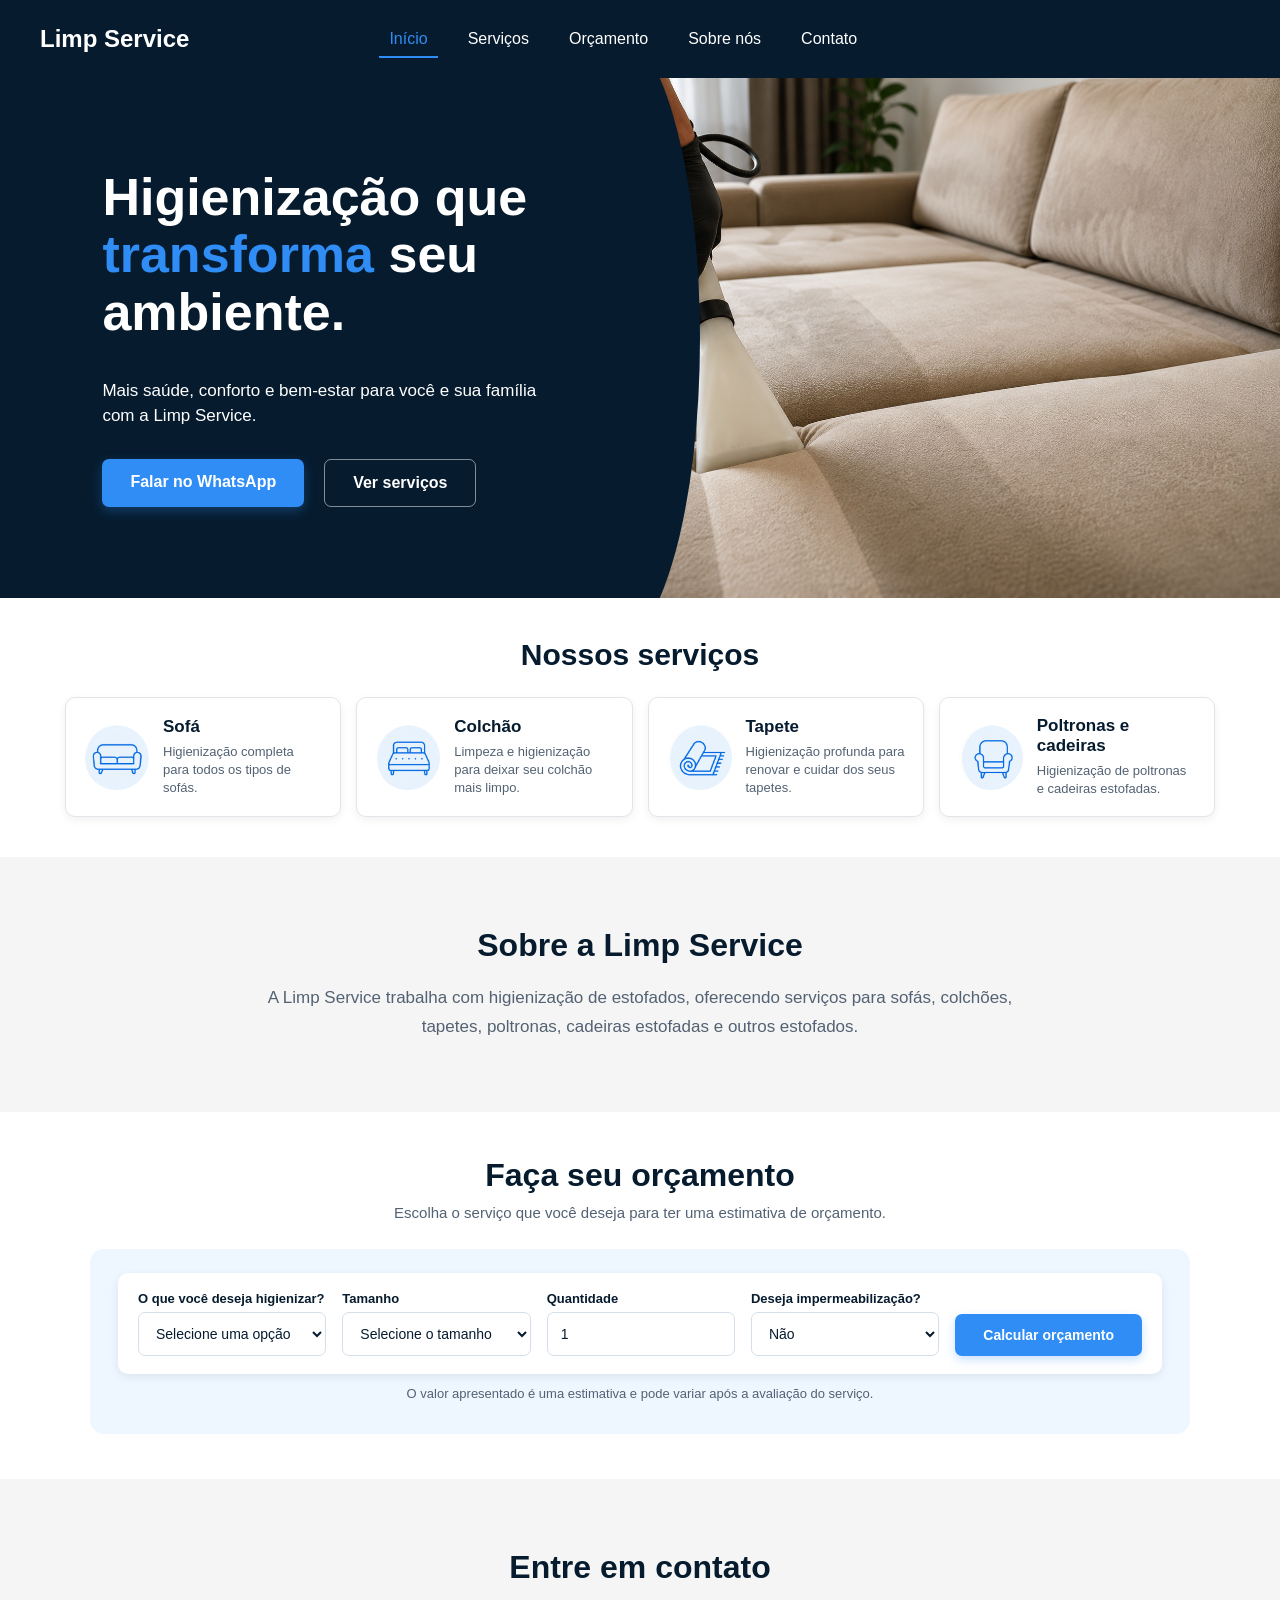
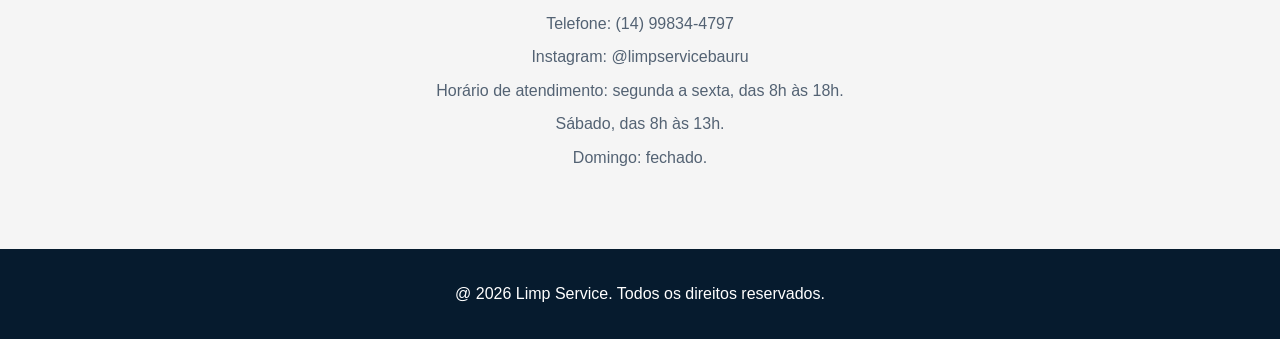
==== Frontend/index.html @ b50f0543 "Atualiza front-end e orçamento" ====
<!DOCTYPE html>
<html lang="pt-BR">
<head>
    <meta charset="UTF-8">
    <meta name="viewport" content="width=device-width, initial-scale=1.0">
    <title>Limp Service</title>
    <link rel="stylesheet" href="style.css">
</head>
<body>

<nav>
    <div class="logo">Limp Service</div>

    <div class="nav-links">
        <a href="#inicio" class="ativo">Início</a>
        <a href="#servicos">Serviços</a>
        <a href="#orcamento">Orçamento</a>
        <a href="#sobre">Sobre nós</a>
        <a href="#contato">Contato</a>
    </div>
</nav>

<section id="inicio">

    <div class="inicio-texto">

        <h1>
            Higienização que
            <span>transforma</span>
            seu ambiente.
        </h1>

        <p>
            Mais saúde, conforto e bem-estar para você e sua família com a Limp Service.
        </p>

        <div class="botoes-inicio">

            <a href="#contato" class="botao-whatsapp">
                Falar no WhatsApp
            </a>

            <a href="#servicos" class="botao-servicos">
                Ver serviços
            </a>

        </div>

    </div>

    <div class="inicio-imagem"></div>

</section>

<section id="servicos">

    <h2>Nossos serviços</h2>

    <div class="cards-servicos">

        <div class="card-servico">

            <div class="icone-servico">
                <img src="icone-sofa.png" alt="Ícone de sofá">
            </div>

            <div class="conteudo-servico">
                <h3>Sofá</h3>
                <p>
                    Higienização completa para todos os tipos de sofás.
                </p>
            </div>

        </div>

        <div class="card-servico">

            <div class="icone-servico">
                <img src="icone-colchao.png" alt="Ícone de colchão">
            </div>

            <div class="conteudo-servico">
                <h3>Colchão</h3>
                <p>
                    Limpeza e higienização para deixar seu colchão mais limpo.
                </p>
            </div>

        </div>

        <div class="card-servico">

            <div class="icone-servico">
                <img src="icone-tapete.png" alt="Ícone de tapete">
            </div>

            <div class="conteudo-servico">
                <h3>Tapete</h3>
                <p>
                    Higienização profunda para renovar e cuidar dos seus tapetes.
                </p>
            </div>

        </div>

        <div class="card-servico">

            <div class="icone-servico">
                <img src="icone-poltrona.png" alt="Ícone de poltrona e cadeira">
            </div>

            <div class="conteudo-servico">
                <h3>Poltronas e cadeiras</h3>
                <p>
                    Higienização de poltronas e cadeiras estofadas.
                </p>
            </div>

        </div>

    </div>

</section>

<section id="sobre">

    <h2>Sobre a Limp Service</h2>

    <p>
        A Limp Service trabalha com higienização de estofados,
        oferecendo serviços para sofás, colchões, tapetes,
        poltronas, cadeiras estofadas e outros estofados.
    </p>

</section>

<section id="orcamento">

    <h2>Faça seu orçamento</h2>

    <p>
        Escolha o serviço que você deseja para ter uma estimativa de orçamento.
    </p>

    <div class="caixa-orcamento">

        <div class="orcamento-form">

            <div class="campo-orcamento">

                <label for="servico">
                    O que você deseja higienizar?
                </label>

                <select id="servico">

                    <option value="">
                        Selecione uma opção
                    </option>

                    <option value="sofa">
                        Sofá
                    </option>

                    <option value="colchao">
                        Colchão
                    </option>

                    <option value="tapete">
                        Tapete
                    </option>

                    <option value="cadeira">
                        Cadeiras
                    </option>

                    <option value="outros">
                        Outros
                    </option>

                </select>

            </div>

            <div class="campo-orcamento" id="campo-tamanho">

                <label for="tamanho">
                    Tamanho
                </label>

                <select id="tamanho">

                    <option value="">
                        Selecione o tamanho
                    </option>

                    <option value="pequeno">
                        Pequeno
                    </option>

                    <option value="medio">
                        Médio
                    </option>

                    <option value="grande">
                        Grande
                    </option>

                </select>

            </div>

            <div class="campo-orcamento" id="campo-tipo-cadeira" style="display: none;">

                <label for="tipo-cadeira">
                    Tipo da cadeira
                </label>

                <select id="tipo-cadeira">

                    <option value="">
                        Selecione o tipo
                    </option>

                    <option value="assento">
                        Só assento
                    </option>

                    <option value="assento-encosto">
                        Assento + encosto
                    </option>

                </select>

            </div>

            <div class="campo-orcamento">

                <label for="quantidade">
                    Quantidade
                </label>

                <input
                    type="number"
                    id="quantidade"
                    min="1"
                    value="1"
                >

            </div>

            <div class="campo-orcamento">

                <label for="impermeabilizacao">
                    Deseja impermeabilização?
                </label>

                <select id="impermeabilizacao">

                    <option value="nao">
                        Não
                    </option>

                    <option value="sim">
                        Sim
                    </option>

                </select>

            </div>

            <button id="calcular">
                Calcular orçamento
            </button>

        </div>

        <div id="resultado">

            <div class="resultado-icone">
                R$
            </div>

            <div class="resultado-texto">

                <span>
                    Orçamento estimado
                </span>

                <strong>
                    R$ 0,00
                </strong>

            </div>

            <p>
                *Valor estimado. O preço final pode variar após avaliação.
            </p>

            <a href="#" class="botao-whatsapp-orcamento">
                Falar no WhatsApp
            </a>

        </div>

        <p class="aviso-orcamento">
            O valor apresentado é uma estimativa e pode variar após a avaliação do serviço.
        </p>

    </div>

</section>

<section id="contato">

    <h2>Entre em contato</h2>

    <p>
        Telefone: (14) 99834-4797
    </p>

    <p>
        Instagram: @limpservicebauru
    </p>

    <p>
        Horário de atendimento: segunda a sexta, das 8h às 18h.
    </p>

    <p>
        Sábado, das 8h às 13h.
    </p>

    <p>
        Domingo: fechado.
    </p>

</section>

<footer>

    <p>
        @ 2026 Limp Service. Todos os direitos reservados.
    </p>

</footer>

<script>
    document.querySelectorAll('a[href^="#"]').forEach(link => {
        link.addEventListener('click', function(event) {
            event.preventDefault();

            const destino = document.querySelector(this.getAttribute('href'));

            if (!destino) return;

            const inicio = window.scrollY;
            const fim = destino.getBoundingClientRect().top + window.scrollY;
            const distancia = fim - inicio;
            const duracao = 900;
            let inicioTempo = null;

            function animar(tempoAtual) {
                if (!inicioTempo) inicioTempo = tempoAtual;

                const progresso = Math.min(
                    (tempoAtual - inicioTempo) / duracao,
                    1
                );

                const suavizado = progresso < 0.5
                    ? 2 * progresso * progresso
                    : 1 - Math.pow(-2 * progresso + 2, 2) / 2;

                window.scrollTo(
                    0,
                    inicio + distancia * suavizado
                );

                if (progresso < 1) {
                    requestAnimationFrame(animar);
                }
            }

            requestAnimationFrame(animar);
        });
    });

    const servico = document.getElementById("servico");
    const campoTamanho = document.getElementById("campo-tamanho");
    const campoTipoCadeira = document.getElementById("campo-tipo-cadeira");

    servico.addEventListener("change", function() {

        if (this.value === "cadeira") {
            campoTamanho.style.display = "none";
            campoTipoCadeira.style.display = "flex";
        } else {
            campoTamanho.style.display = "flex";
            campoTipoCadeira.style.display = "none";
        }

    });
</script>

</body>
</html>
---- Frontend/style.css ----
body {
    margin: 0;
    font-family: Arial, sans-serif;
}

nav {
    display: flex;
    justify-content: flex-start;
    padding: 20px 40px;
    align-items: center;
    background-color: #061b2e;
}

body {
    margin: 0;
    font-family: Arial, sans-serif;
}

nav {
    display: flex;
    justify-content: flex-start;
    padding: 20px 40px;
    align-items: center;
    background-color: #061b2e;
}

.nav-links {
    display: flex;
    align-items: center;
}

nav a {
    text-decoration: none;
    color: white;
    font-size: 16px;
    padding: 10px;
    margin-left: 20px;
    transition: 0.3s;
    position: relative;
}

nav a::after {
    content: "";
    position: absolute;
    width: 0;
    height: 2px;
    bottom: 0;
    left: 50%;
    background-color: #2f8df5;
    transition: width 0.3s ease, left 0.3s ease;
}

nav a:hover::after {
    width: 100%;
    left: 0;
}

nav a.ativo {
    color: #2f8df5;
}

nav a.ativo::after {
    width: 100%;
    left: 0;
}

.logo {
    font-size: 24px;
    font-weight: bold;
    margin-right: 170px;
    color: white;
}

section {
    padding: 60px 20px;
}

h2 {
    font-size: 32px;
    margin-bottom: 20px;
}

#inicio {
    min-height: 520px;
    display: flex;
    background-color: #061b2e;
    padding: 0;
    overflow: hidden;
}

.inicio-texto {
    width: 50%;
    display: flex;
    flex-direction: column;
    justify-content: center;
    padding: 60px 8%;
    color: white;
    box-sizing: border-box;
}

.inicio-texto h1 {
    font-size: 52px;
    line-height: 1.1;
    margin: 0 0 20px;
}

.inicio-texto h1 span {
    color: #2f8df5;
}

.inicio-texto p {
    max-width: 520px;
    font-size: 17px;
    line-height: 1.5;
    margin-bottom: 30px;
}

.botoes-inicio {
    display: flex;
    gap: 20px;
}

.botao-whatsapp,
.botao-servicos {
    display: inline-block;
    padding: 14px 28px;
    border-radius: 7px;
    text-decoration: none;
    font-size: 16px;
    font-weight: bold;
    transition: 0.3s ease;
}

.botao-whatsapp {
    background-color: #2f8df5;
    color: white;
    box-shadow: 0 4px 12px rgba(47, 141, 245, 0.3);
}

.botao-whatsapp:hover {
    background-color: #2278d4;
    transform: translateY(-2px);
}

.botao-servicos {
    color: white;
    border: 1px solid rgba(255, 255, 255, 0.5);
}

.botao-servicos:hover {
    background-color: white;
    color: #061b2e;
}

.inicio-imagem {
    width: 50%;
    min-height: 520px;
    background-image: url("sofa.png");
    background-size: cover;
    background-position: center right;
    position: relative;
    overflow: hidden;
}

.inicio-imagem::before {
    content: "";
    position: absolute;
    left: -120px;
    top: -10%;
    width: 180px;
    height: 120%;
    background-color: #061b2e;
    border-radius: 50%;
}

#servicos {
    text-align: center;
    background-color: white;
    padding: 40px 20px;
}

#servicos h2 {
    font-size: 30px;
    color: #061b2e;
    margin: 0 0 25px;
}

.cards-servicos {
    display: flex;
    gap: 15px;
    justify-content: center;
    max-width: 1150px;
    margin: 0 auto;
}

.card-servico {
    flex: 1;
    min-height: 95px;
    padding: 18px;
    border: 1px solid #e1e5ea;
    border-radius: 10px;
    background-color: #fff;
    box-shadow: 0 3px 10px rgba(0, 0, 0, 0.06);
    display: flex;
    align-items: center;
    gap: 14px;
    text-align: left;
    transition: 0.3s ease;
    box-sizing: border-box;
    overflow: hidden;
}

.card-servico:hover {
    transform: translateY(-4px);
    box-shadow: 0 6px 15px rgba(0, 0, 0, 0.09);
}

.icone-servico {
    width: 65px;
    min-width: 65px;
    height: 65px;
    display: flex;
    align-items: center;
    justify-content: center;
}

.icone-servico img {
    width: 65px;
    height: 65px;
    object-fit: contain;
    display: block;
}

.conteudo-servico {
    flex: 1;
    min-width: 0;
}

.conteudo-servico h3 {
    font-size: 17px;
    margin: 0 0 6px;
    color: #061b2e;
}

.conteudo-servico p {
    font-size: 13px;
    line-height: 1.4;
    margin: 0;
    color: #536273;
}

#sobre {
    text-align: center;
    background-color: #f5f5f5;
    padding: 70px 20px;
}

#sobre h2 {
    font-size: 32px;
    color: #061b2e;
    margin: 0 0 20px;
}

#sobre p {
    max-width: 750px;
    margin: 0 auto;
    font-size: 17px;
    line-height: 1.7;
    color: #536273;
}

#orcamento {
    text-align: center;
    background-color: white;
    padding: 45px 20px;
}

#orcamento h2 {
    font-size: 32px;
    color: #061b2e;
    margin: 0 0 8px;
}

#orcamento > p {
    margin: 0 0 24px;
    font-size: 15px;
    color: #536273;
    line-height: 1.5;
}

.caixa-orcamento {
    max-width: 1100px;
    margin: 0 auto;
    padding: 24px 28px 20px;
    background-color: #eef6ff;
    border-radius: 14px;
    box-sizing: border-box;
}

.orcamento-form {
    max-width: 1100px;
    margin: 0 auto;
    padding: 18px 20px;
    background-color: #ffffff;
    border-radius: 10px;
    display: flex;
    align-items: flex-end;
    justify-content: center;
    gap: 16px;
    box-sizing: border-box;
    box-shadow: 0 3px 10px rgba(0, 0, 0, 0.08);
}

.campo-orcamento {
    display: flex;
    flex-direction: column;
    align-items: flex-start;
    flex: 1;
    min-width: 0;
}

.campo-orcamento label {
    margin-bottom: 6px;
    font-size: 13px;
    font-weight: bold;
    color: #061b2e;
}

.campo-orcamento select,
.campo-orcamento input {
    width: 100%;
    height: 44px;
    padding: 0 13px;
    font-size: 14px;
    border: 1px solid #d5dfe9;
    border-radius: 7px;
    background-color: white;
    color: #061b2e;
    box-sizing: border-box;
    outline: none;
    transition: 0.2s ease;
}

.campo-orcamento select:focus,
.campo-orcamento input:focus {
    border-color: #2f8df5;
    box-shadow: 0 0 0 2px rgba(47, 141, 245, 0.12);
}

.campo-orcamento input {
    width: 100%;
}

#calcular {
    height: 42px;
    padding: 0 28px;
    font-size: 14px;
    font-weight: bold;
    color: white;
    background-color: #2f8df5;
    border: none;
    border-radius: 7px;
    cursor: pointer;
    transition: 0.3s ease;
    white-space: nowrap;
    box-shadow: 0 4px 10px rgba(47, 141, 245, 0.25);
}

#calcular:hover {
    background-color: #2278d4;
    transform: translateY(-2px);
}

#resultado {
    display: none;
    max-width: 1100px;
    min-height: 70px;
    margin: 18px auto 0;
    padding: 18px 25px;
    background-color: white;
    border: 1px solid #e1e8f0;
    border-radius: 10px;
    box-shadow: 0 4px 12px rgba(0, 0, 0, 0.06);
    box-sizing: border-box;
    color: #061b2e;
    font-size: 16px;
    font-weight: bold;
}

.resultado-icone {
    font-size: 18px;
    font-weight: bold;
    color: #2f8df5;
}

.resultado-texto {
    display: flex;
    flex-direction: column;
    gap: 3px;
}

.resultado-texto span {
    font-size: 13px;
    color: #536273;
}

.resultado-texto strong {
    font-size: 22px;
    color: #061b2e;
}

#resultado p {
    margin: 0;
    font-size: 12px;
    color: #536273;
}

.botao-whatsapp-orcamento {
    padding: 11px 18px;
    background-color: #2f8df5;
    color: white;
    text-decoration: none;
    border-radius: 7px;
    font-size: 13px;
    font-weight: bold;
}

.aviso-orcamento {
    margin-top: 12px;
    font-size: 13px;
    color: #536273;
}

#contato {
    text-align: center;
    background-color: #f5f5f5;
    padding: 70px 20px;
}

#contato h2 {
    font-size: 32px;
    color: #061b2e;
    margin: 0 0 25px;
}

#contato p {
    max-width: 700px;
    margin: 8px auto;
    font-size: 16px;
    line-height: 1.6;
    color: #536273;
}

footer {
    text-align: center;
    padding: 20px;
    background-color: #061b2e;
    color: white;
}

@media (max-width: 900px) {
    .cards-servicos {
        flex-wrap: wrap;
    }

    .card-servico {
        flex: 1 1 40%;
    }

    .orcamento-form {
        flex-wrap: wrap;
    }

    .campo-orcamento {
        flex: 1 1 40%;
    }

    #calcular {
        flex: 1 1 100%;
    }
}

@media (max-width: 700px) {
    nav {
        padding: 18px 20px;
        flex-direction: column;
        gap: 15px;
    }

    .logo {
        margin-right: 0;
    }

    .nav-links {
        width: 100%;
        justify-content: center;
        flex-wrap: wrap;
    }

    nav a {
        margin-left: 5px;
        margin-right: 5px;
        font-size: 14px;
    }

    #inicio {
        flex-direction: column;
    }

    .inicio-texto {
        width: 100%;
        padding: 50px 25px;
    }

    .inicio-texto h1 {
        font-size: 38px;
    }

    .inicio-texto p {
        font-size: 16px;
    }

    .botoes-inicio {
        flex-direction: column;
        gap: 12px;
    }

    .botao-whatsapp,
    .botao-servicos {
        text-align: center;
    }

    .inicio-imagem {
        width: 100%;
        min-height: 320px;
    }

    .inicio-imagem::before {
        display: none;
    }

    .cards-servicos {
        flex-direction: column;
    }

    .card-servico {
        flex: 1 1 100%;
        width: 100%;
    }

    #orcamento {
        padding: 45px 15px;
    }

    .caixa-orcamento {
        padding: 18px 15px;
    }

    .orcamento-form {
        flex-direction: column;
        align-items: stretch;
        padding: 18px 15px;
    }

    .campo-orcamento {
        width: 100%;
        flex: none;
    }

    #calcular {
        width: 100%;
        flex: none;
    }

    #sobre {
        padding: 55px 20px;
    }

    #contato {
        padding: 55px 20px;
    }
}

@media (max-width: 400px) {
    .inicio-texto h1 {
        font-size: 34px;
    }

    #servicos h2,
    #sobre h2,
    #orcamento h2,
    #contato h2 {
        font-size: 28px;
    }

    .icone-servico {
        width: 55px;
        min-width: 55px;
        height: 55px;
    }

    .icone-servico img {
        width: 55px;
        height: 55px;
    }
}
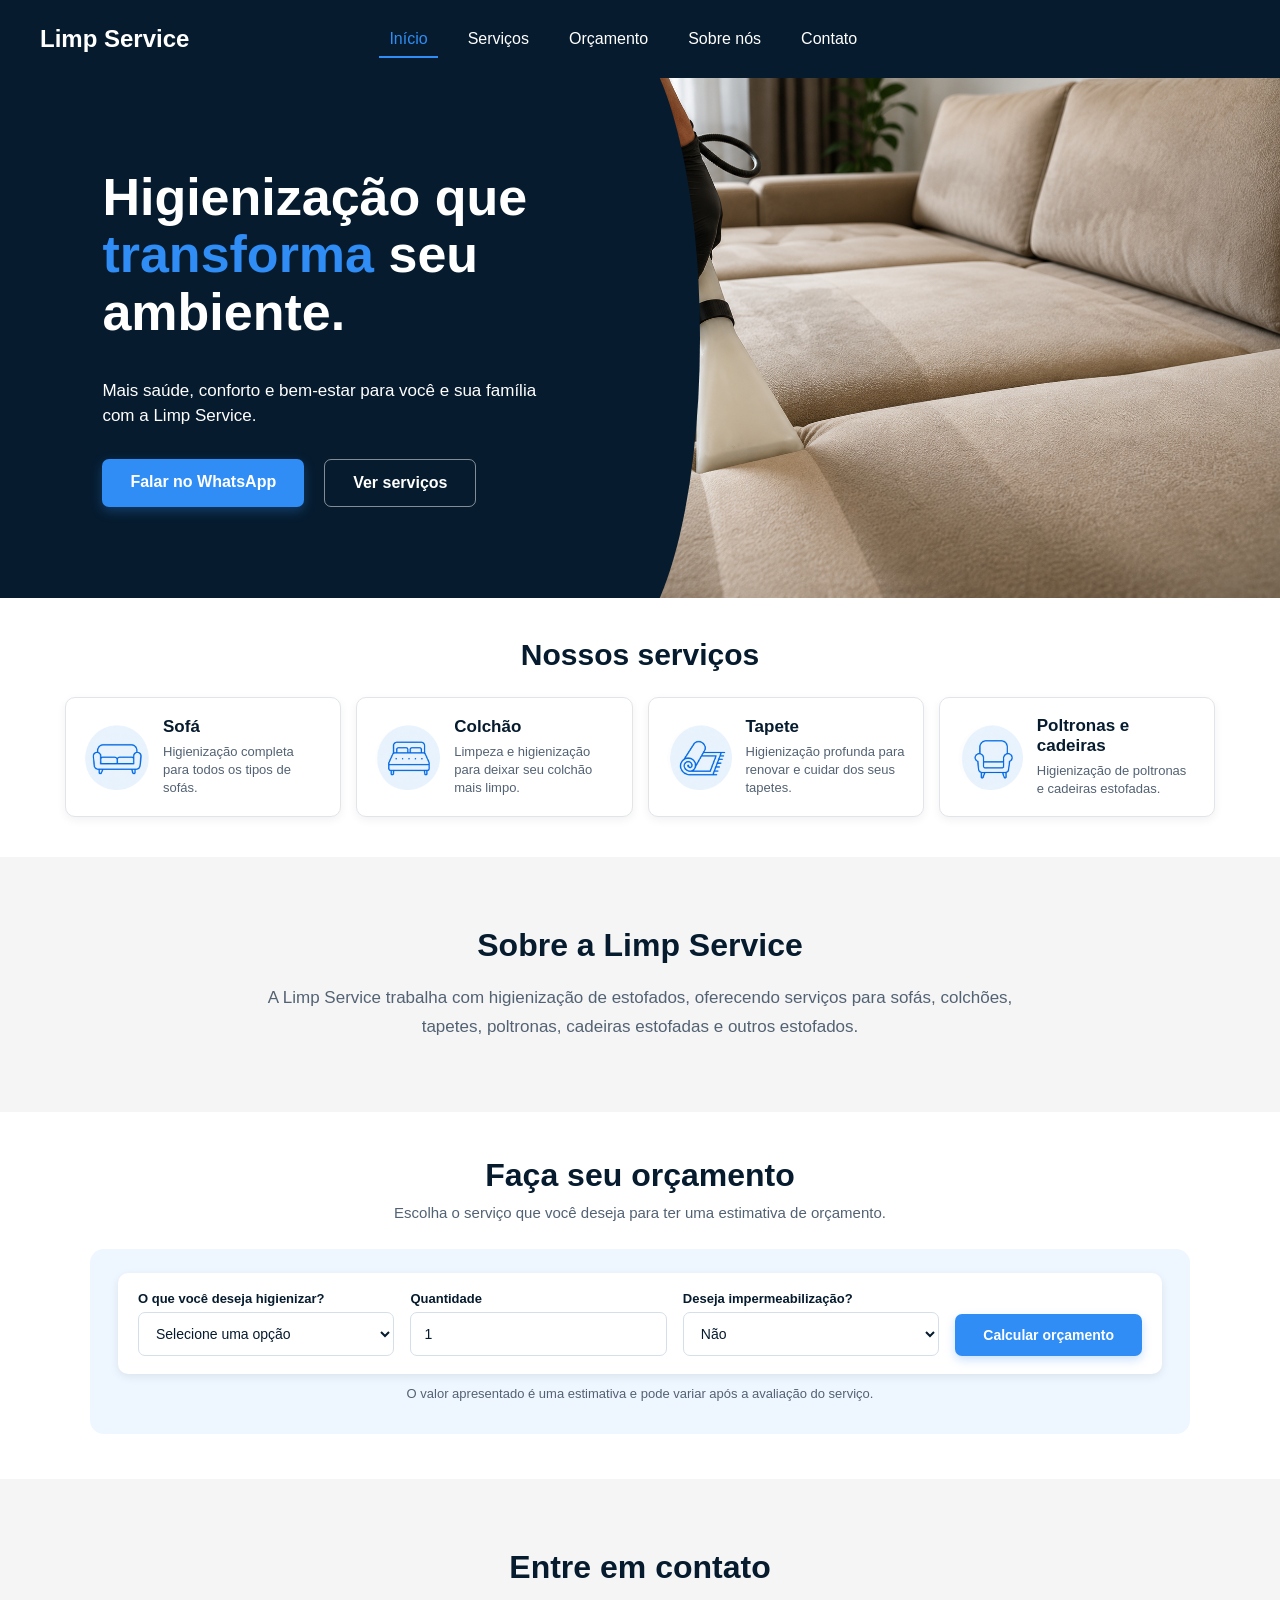
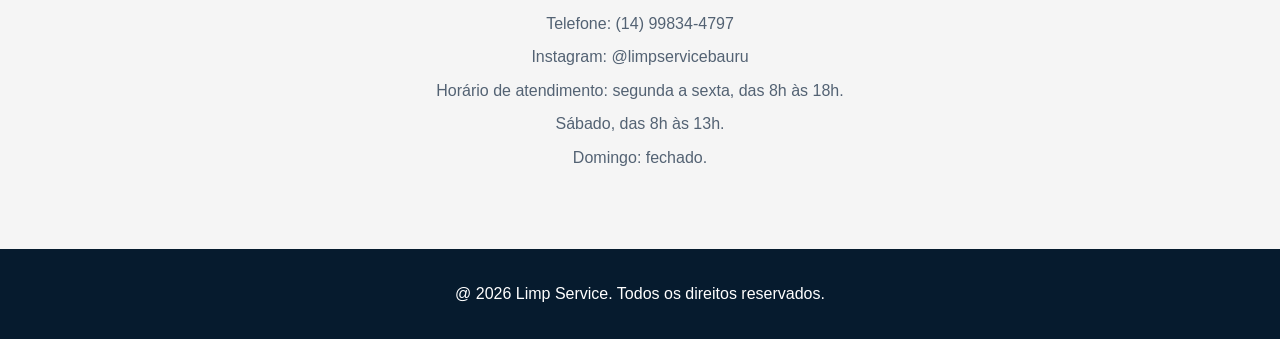
==== commit 6de22280: "Atualiza calculadora de orçamento" ====
--- a/Frontend/index.html
+++ b/Frontend/index.html
@@ -182,33 +182,105 @@
 
             </div>
 
-            <div class="campo-orcamento" id="campo-tamanho">
-
-                <label for="tamanho">
-                    Tamanho
-                </label>
-
-                <select id="tamanho">
+            <!-- TAMANHO DO SOFÁ -->
+
+            <div class="campo-orcamento" id="campo-tamanho-sofa" style="display: none;">
+
+                <label for="tamanho-sofa">
+                    Tamanho do sofá
+                </label>
+
+                <select id="tamanho-sofa">
 
                     <option value="">
                         Selecione o tamanho
                     </option>
 
-                    <option value="pequeno">
-                        Pequeno
-                    </option>
-
-                    <option value="medio">
-                        Médio
-                    </option>
-
-                    <option value="grande">
-                        Grande
+                    <option value="1.80-2.00">
+                        1,80 m - 2,00 m
+                    </option>
+
+                    <option value="2.20-2.50">
+                        2,20 m - 2,50 m
+                    </option>
+
+                    <option value="3.00-3.30">
+                        3,00 m - 3,30 m
                     </option>
 
                 </select>
 
             </div>
+
+            <!-- TAMANHO DO COLCHÃO -->
+
+            <div class="campo-orcamento" id="campo-tamanho-colchao" style="display: none;">
+
+                <label for="tamanho-colchao">
+                    Tamanho do colchão
+                </label>
+
+                <select id="tamanho-colchao">
+
+                    <option value="">
+                        Selecione o tamanho
+                    </option>
+
+                    <option value="solteiro">
+                        Solteiro
+                    </option>
+
+                    <option value="casal">
+                        Casal padrão
+                    </option>
+
+                    <option value="queen">
+                        Queen
+                    </option>
+
+                    <option value="king">
+                        King
+                    </option>
+
+                </select>
+
+            </div>
+
+            <!-- TAMANHO DO TAPETE -->
+
+            <div class="campo-orcamento" id="campo-tamanho-tapete" style="display: none;">
+
+                <label for="tamanho-tapete">
+                    Tamanho do tapete
+                </label>
+
+                <select id="tamanho-tapete">
+
+                    <option value="">
+                        Selecione o tamanho
+                    </option>
+
+                    <option value="1.50x2.00">
+                        1,50 m × 2,00 m
+                    </option>
+
+                    <option value="2.00x2.50">
+                        2,00 m × 2,50 m
+                    </option>
+
+                    <option value="2.50x3.00">
+                        2,50 m × 3,00 m
+                    </option>
+
+                    <option value="3.00x3.50">
+                        3,00 m × 3,50 m
+                    </option>
+
+                </select>
+
+            </div>
+
+            <!-- TIPO DE CADEIRA -->
 
             <div class="campo-orcamento" id="campo-tipo-cadeira" style="display: none;">
 
@@ -233,6 +305,24 @@
                 </select>
 
             </div>
+
+            <!-- OUTROS -->
+
+            <div class="campo-orcamento" id="campo-outros" style="display: none;">
+
+                <label for="outro-servico">
+                    O que você deseja higienizar?
+                </label>
+
+                <input
+                    type="text"
+                    id="outro-servico"
+                    placeholder="Ex.: puff, cabeceira, almofada..."
+                >
+
+            </div>
+
+            <!-- QUANTIDADE -->
 
             <div class="campo-orcamento">
 
@@ -249,6 +339,8 @@
 
             </div>
 
+            <!-- IMPERMEABILIZAÇÃO -->
+
             <div class="campo-orcamento">
 
                 <label for="impermeabilizacao">
@@ -387,17 +479,50 @@
     });
 
     const servico = document.getElementById("servico");
-    const campoTamanho = document.getElementById("campo-tamanho");
-    const campoTipoCadeira = document.getElementById("campo-tipo-cadeira");
+
+    const campoTamanhoSofa =
+        document.getElementById("campo-tamanho-sofa");
+
+    const campoTamanhoColchao =
+        document.getElementById("campo-tamanho-colchao");
+
+    const campoTamanhoTapete =
+        document.getElementById("campo-tamanho-tapete");
+
+    const campoTipoCadeira =
+        document.getElementById("campo-tipo-cadeira");
+
+    const campoOutros =
+        document.getElementById("campo-outros");
 
     servico.addEventListener("change", function() {
 
-        if (this.value === "cadeira") {
-            campoTamanho.style.display = "none";
+        campoTamanhoSofa.style.display = "none";
+        campoTamanhoColchao.style.display = "none";
+        campoTamanhoTapete.style.display = "none";
+        campoTipoCadeira.style.display = "none";
+        campoOutros.style.display = "none";
+
+        if (this.value === "sofa") {
+
+            campoTamanhoSofa.style.display = "flex";
+
+        } else if (this.value === "colchao") {
+
+            campoTamanhoColchao.style.display = "flex";
+
+        } else if (this.value === "tapete") {
+
+            campoTamanhoTapete.style.display = "flex";
+
+        } else if (this.value === "cadeira") {
+
             campoTipoCadeira.style.display = "flex";
-        } else {
-            campoTamanho.style.display = "flex";
-            campoTipoCadeira.style.display = "none";
+
+        } else if (this.value === "outros") {
+
+            campoOutros.style.display = "flex";
+
         }
 
     });
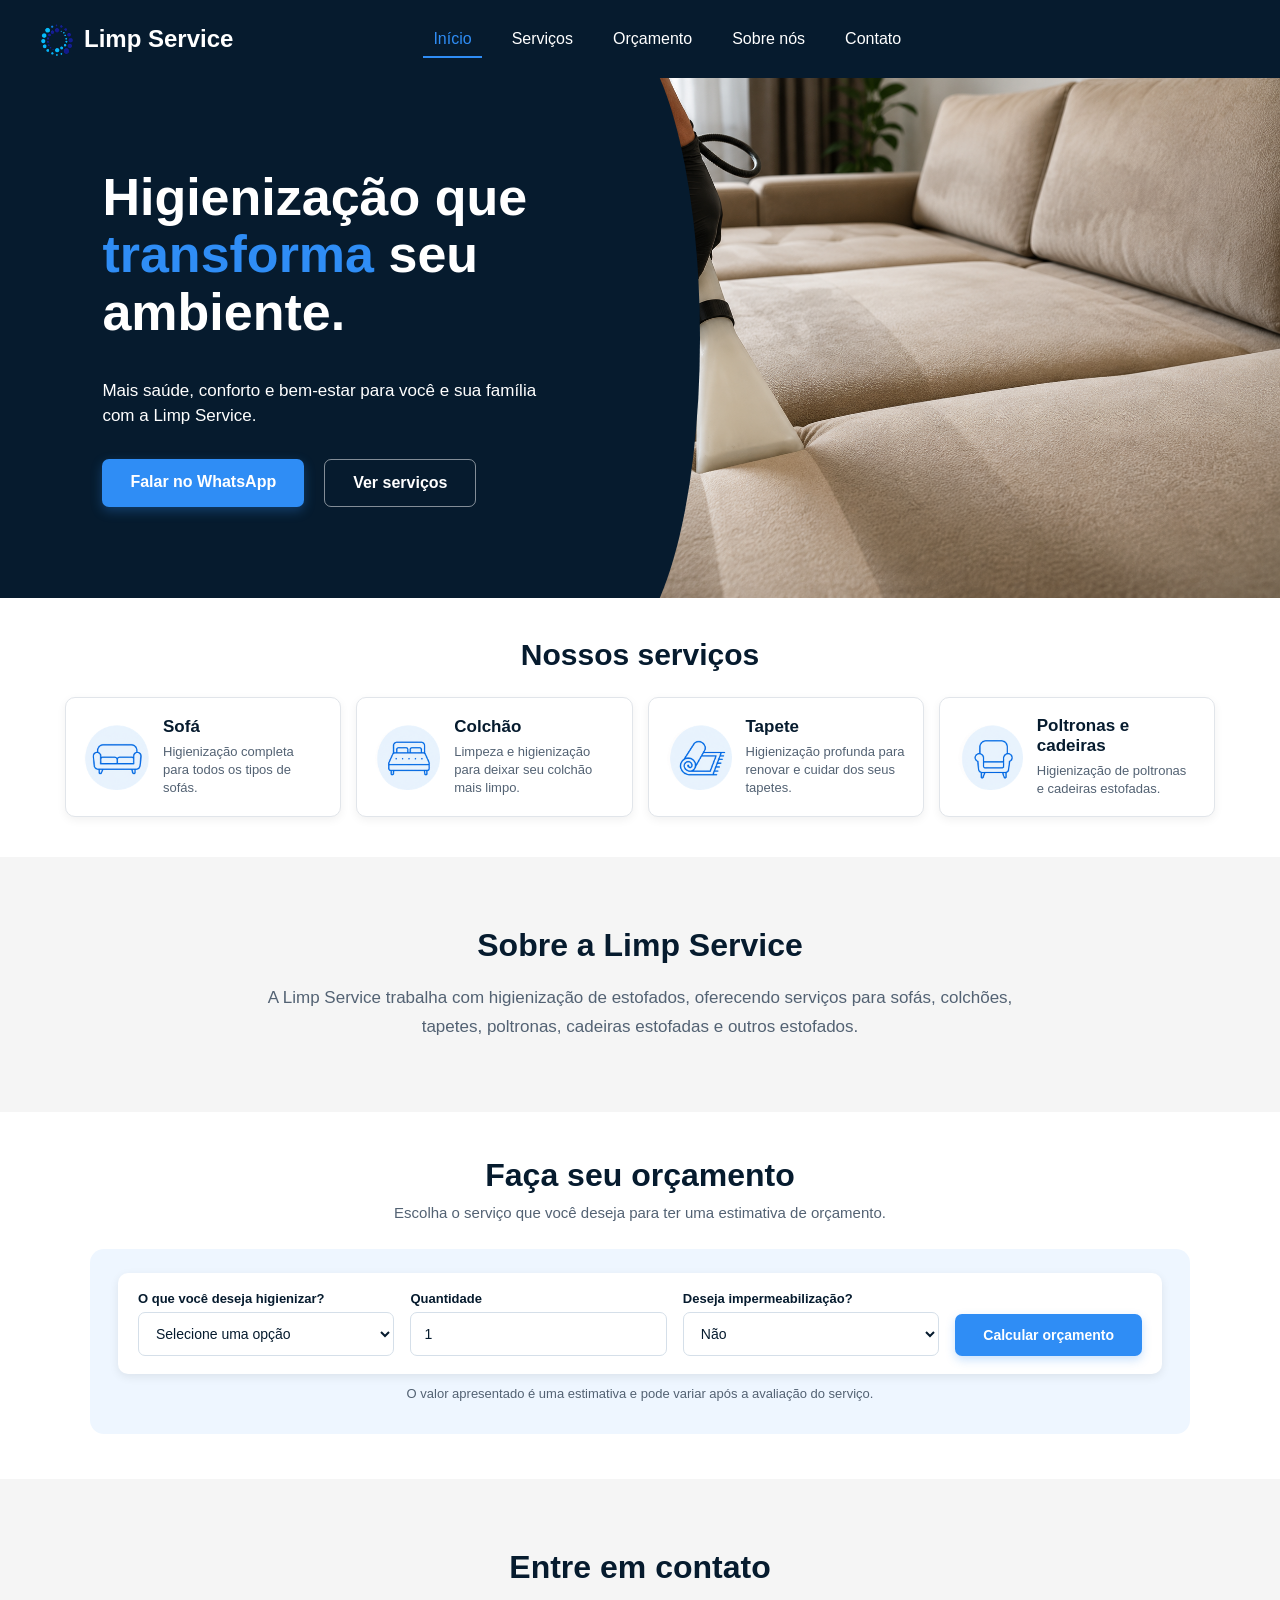
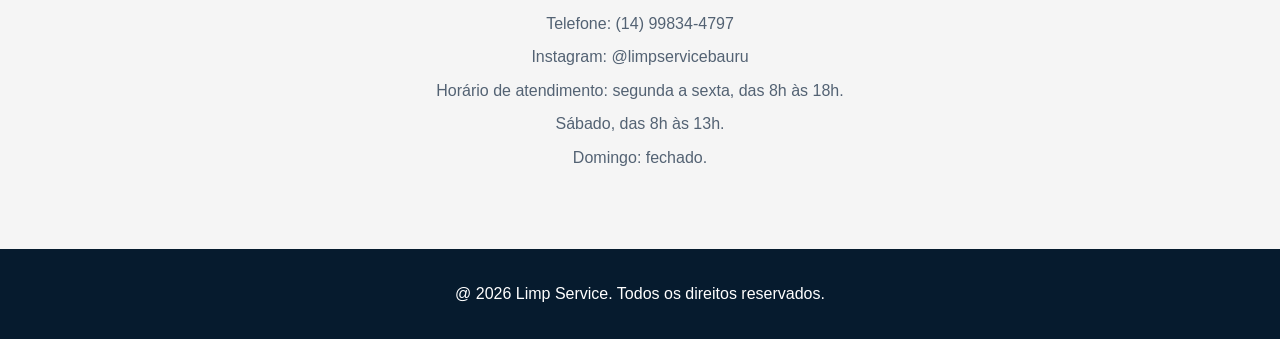
==== commit e74e714d: "Atualiza layout e adiciona logo" ====
--- a/Frontend/index.html
+++ b/Frontend/index.html
@@ -9,7 +9,10 @@
 <body>
 
 <nav>
-    <div class="logo">Limp Service</div>
+    <div class="logo">
+        <img src="logo.png" alt="Limp Service">
+        <span>Limp Service</span>
+    </div>
 
     <div class="nav-links">
         <a href="#inicio" class="ativo">Início</a>
@@ -182,8 +185,6 @@
 
             </div>
 
-            <!-- TAMANHO DO SOFÁ -->
-
             <div class="campo-orcamento" id="campo-tamanho-sofa" style="display: none;">
 
                 <label for="tamanho-sofa">
@@ -212,8 +213,6 @@
 
             </div>
 
-            <!-- TAMANHO DO COLCHÃO -->
-
             <div class="campo-orcamento" id="campo-tamanho-colchao" style="display: none;">
 
                 <label for="tamanho-colchao">
@@ -246,8 +245,6 @@
 
             </div>
 
-            <!-- TAMANHO DO TAPETE -->
-
             <div class="campo-orcamento" id="campo-tamanho-tapete" style="display: none;">
 
                 <label for="tamanho-tapete">
@@ -280,8 +277,6 @@
 
             </div>
 
-            <!-- TIPO DE CADEIRA -->
-
             <div class="campo-orcamento" id="campo-tipo-cadeira" style="display: none;">
 
                 <label for="tipo-cadeira">
@@ -305,8 +300,6 @@
                 </select>
 
             </div>
-
-            <!-- OUTROS -->
 
             <div class="campo-orcamento" id="campo-outros" style="display: none;">
 
@@ -321,8 +314,6 @@
                 >
 
             </div>
-
-            <!-- QUANTIDADE -->
 
             <div class="campo-orcamento">
 
@@ -339,8 +330,6 @@
 
             </div>
 
-            <!-- IMPERMEABILIZAÇÃO -->
-
             <div class="campo-orcamento">
 
                 <label for="impermeabilizacao">
@@ -439,7 +428,9 @@
 
 <script>
     document.querySelectorAll('a[href^="#"]').forEach(link => {
+
         link.addEventListener('click', function(event) {
+
             event.preventDefault();
 
             const destino = document.querySelector(this.getAttribute('href'));
@@ -453,7 +444,10 @@
             let inicioTempo = null;
 
             function animar(tempoAtual) {
-                if (!inicioTempo) inicioTempo = tempoAtual;
+
+                if (!inicioTempo) {
+                    inicioTempo = tempoAtual;
+                }
 
                 const progresso = Math.min(
                     (tempoAtual - inicioTempo) / duracao,
@@ -472,10 +466,13 @@
                 if (progresso < 1) {
                     requestAnimationFrame(animar);
                 }
+
             }
 
             requestAnimationFrame(animar);
+
         });
+
     });
 
     const servico = document.getElementById("servico");
--- a/Frontend/style.css
+++ b/Frontend/style.css
@@ -3,17 +3,8 @@
     font-family: Arial, sans-serif;
 }
 
-nav {
-    display: flex;
-    justify-content: flex-start;
-    padding: 20px 40px;
-    align-items: center;
-    background-color: #061b2e;
-}
-
-body {
-    margin: 0;
-    font-family: Arial, sans-serif;
+html {
+    scroll-behavior: smooth;
 }
 
 nav {
@@ -65,9 +56,23 @@
 }
 
 .logo {
+    display: flex;
+    align-items: center;
+    gap: 10px;
     font-size: 24px;
     font-weight: bold;
     margin-right: 170px;
+    color: white;
+}
+
+.logo img {
+    width: 34px;
+    height: 34px;
+    object-fit: contain;
+    display: block;
+}
+
+.logo span {
     color: white;
 }
 
@@ -345,10 +350,6 @@
 .campo-orcamento input:focus {
     border-color: #2f8df5;
     box-shadow: 0 0 0 2px rgba(47, 141, 245, 0.12);
-}
-
-.campo-orcamento input {
-    width: 100%;
 }
 
 #calcular {
@@ -458,49 +459,49 @@
     color: white;
 }
 
-@media (max-width: 900px) {
-    .cards-servicos {
-        flex-wrap: wrap;
-    }
-
-    .card-servico {
-        flex: 1 1 40%;
-    }
-
-    .orcamento-form {
-        flex-wrap: wrap;
-    }
-
-    .campo-orcamento {
-        flex: 1 1 40%;
-    }
-
-    #calcular {
-        flex: 1 1 100%;
-    }
-}
-
 @media (max-width: 700px) {
     nav {
-        padding: 18px 20px;
+        padding: 16px 20px 12px;
         flex-direction: column;
-        gap: 15px;
+        align-items: center;
     }
 
     .logo {
-        margin-right: 0;
+        margin: 0 0 12px;
+        justify-content: center;
+    }
+
+    .logo img {
+        width: 30px;
+        height: 30px;
+    }
+
+    .logo span {
+        font-size: 20px;
     }
 
     .nav-links {
         width: 100%;
+        display: flex;
+        flex-wrap: wrap;
         justify-content: center;
-        flex-wrap: wrap;
+        gap: 2px 8px;
     }
 
     nav a {
-        margin-left: 5px;
-        margin-right: 5px;
-        font-size: 14px;
+        width: auto;
+        margin: 0;
+        padding: 6px 8px;
+        font-size: 16px;
+        text-align: center;
+    }
+
+    nav a::after {
+        display: none;
+    }
+
+    nav a.ativo {
+        color: #2f8df5;
     }
 
     #inicio {
@@ -509,7 +510,7 @@
 
     .inicio-texto {
         width: 100%;
-        padding: 50px 25px;
+        padding: 45px 25px;
     }
 
     .inicio-texto h1 {
@@ -528,6 +529,8 @@
     .botao-whatsapp,
     .botao-servicos {
         text-align: center;
+        box-sizing: border-box;
+        width: 100%;
     }
 
     .inicio-imagem {
@@ -543,64 +546,12 @@
         flex-direction: column;
     }
 
-    .card-servico {
-        flex: 1 1 100%;
-        width: 100%;
-    }
-
-    #orcamento {
-        padding: 45px 15px;
-    }
-
-    .caixa-orcamento {
-        padding: 18px 15px;
-    }
-
     .orcamento-form {
         flex-direction: column;
         align-items: stretch;
-        padding: 18px 15px;
     }
 
     .campo-orcamento {
         width: 100%;
-        flex: none;
-    }
-
-    #calcular {
-        width: 100%;
-        flex: none;
-    }
-
-    #sobre {
-        padding: 55px 20px;
-    }
-
-    #contato {
-        padding: 55px 20px;
-    }
-}
-
-@media (max-width: 400px) {
-    .inicio-texto h1 {
-        font-size: 34px;
-    }
-
-    #servicos h2,
-    #sobre h2,
-    #orcamento h2,
-    #contato h2 {
-        font-size: 28px;
-    }
-
-    .icone-servico {
-        width: 55px;
-        min-width: 55px;
-        height: 55px;
-    }
-
-    .icone-servico img {
-        width: 55px;
-        height: 55px;
     }
 }
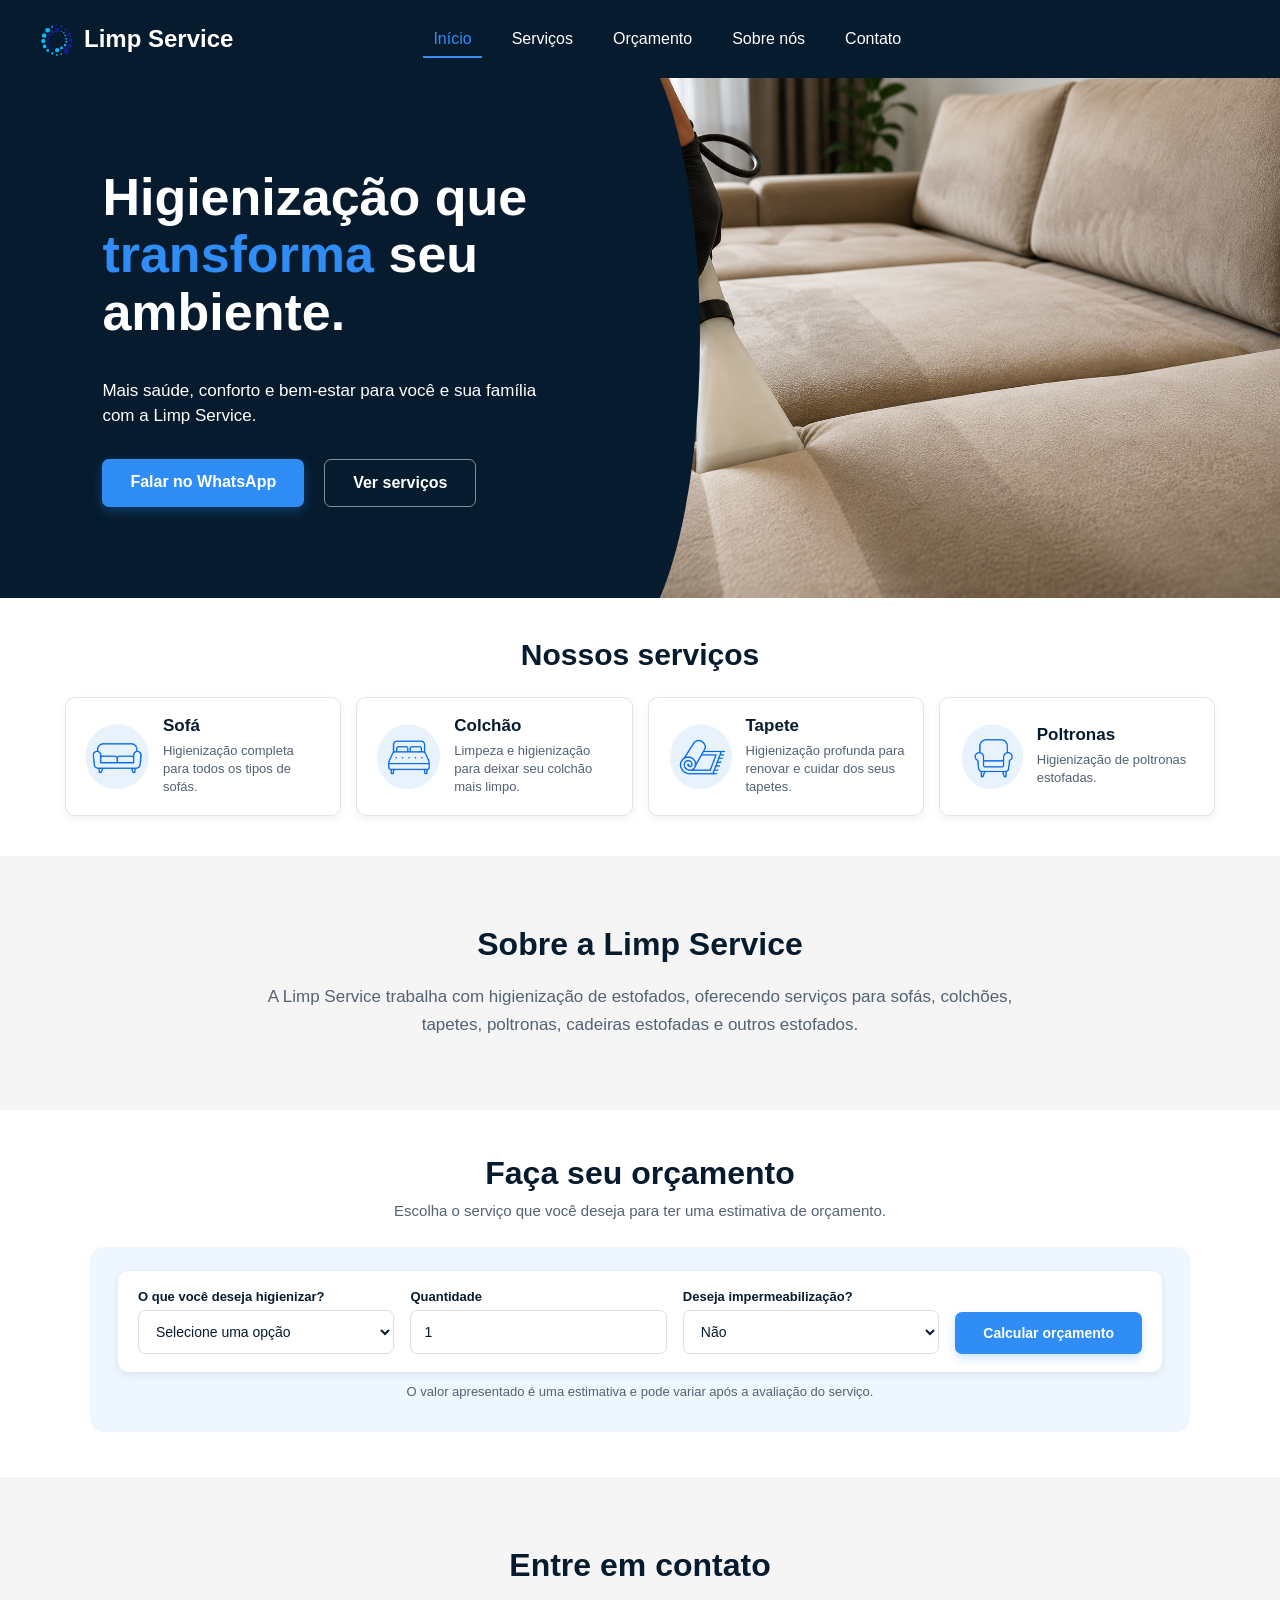
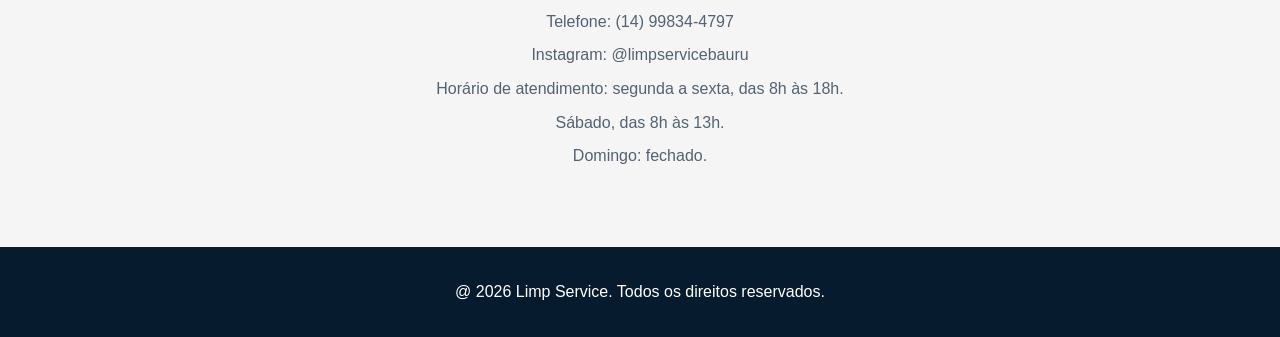
==== commit 6b40dd58: "Adiciona poltrona na calculadora" ====
--- a/Frontend/index.html
+++ b/Frontend/index.html
@@ -109,13 +109,13 @@
         <div class="card-servico">
 
             <div class="icone-servico">
-                <img src="icone-poltrona.png" alt="Ícone de poltrona e cadeira">
+                <img src="icone-poltrona.png" alt="Ícone de poltrona">
             </div>
 
             <div class="conteudo-servico">
-                <h3>Poltronas e cadeiras</h3>
+                <h3>Poltronas</h3>
                 <p>
-                    Higienização de poltronas e cadeiras estofadas.
+                    Higienização de poltronas estofadas.
                 </p>
             </div>
 
@@ -163,6 +163,10 @@
 
                     <option value="sofa">
                         Sofá
+                    </option>
+
+                    <option value="poltrona">
+                        Poltrona
                     </option>
 
                     <option value="colchao">
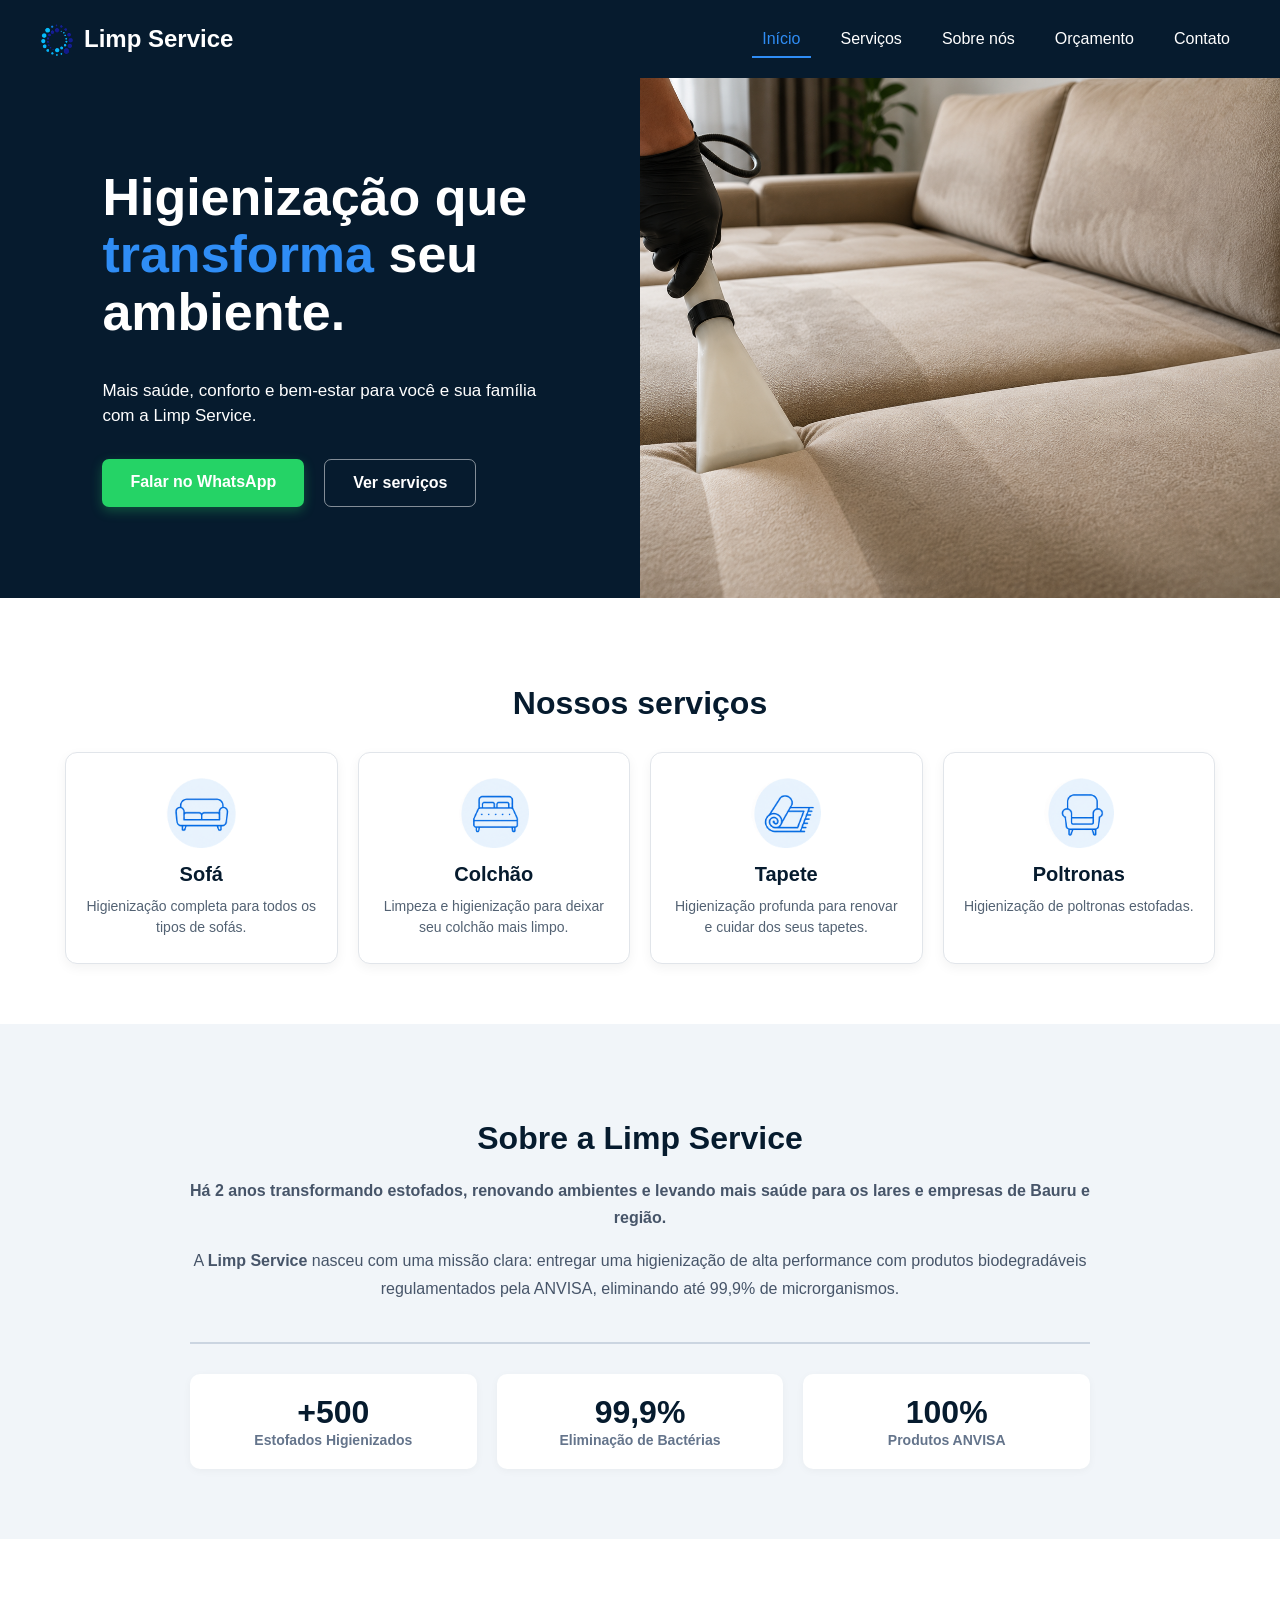
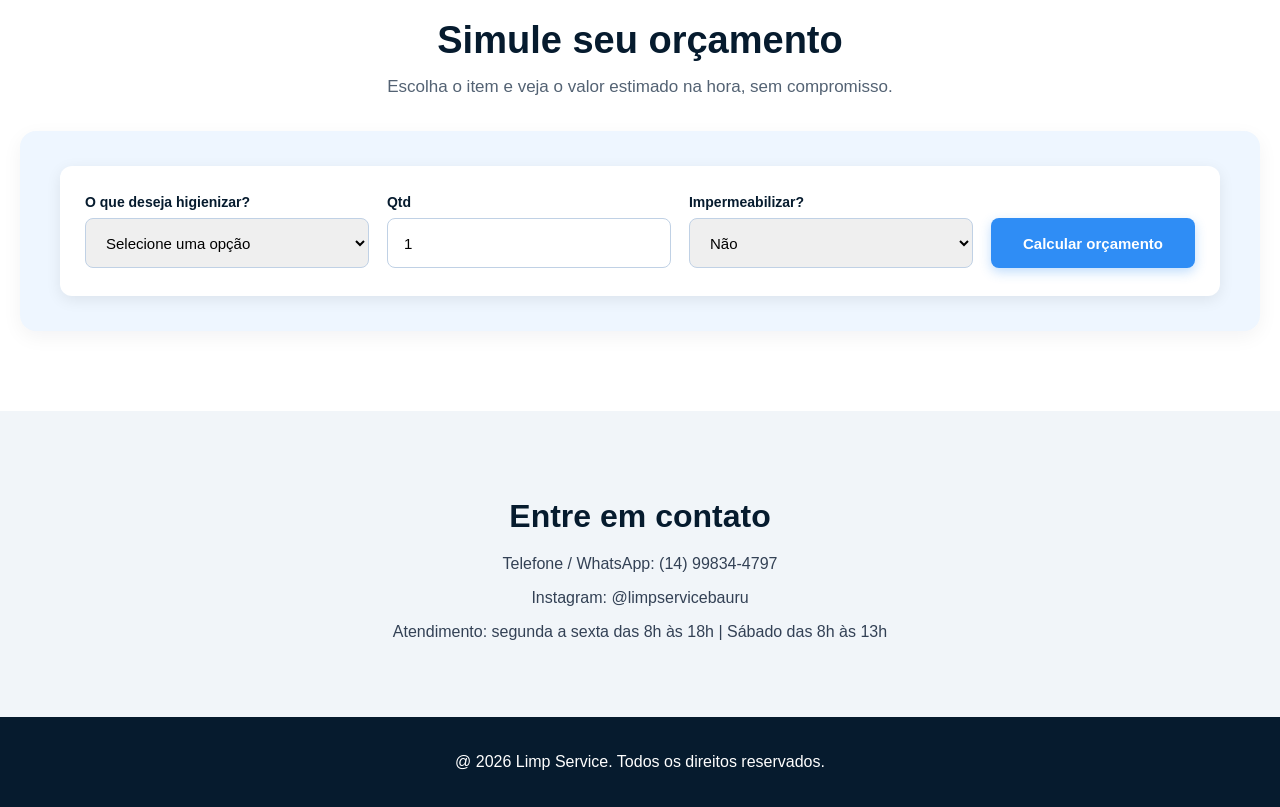
==== commit 58f0b2a9: "feat: ajustes front e banco" ====
--- a/Frontend/index.html
+++ b/Frontend/index.html
@@ -1,533 +1,387 @@
 <!DOCTYPE html>
 <html lang="pt-BR">
+
 <head>
     <meta charset="UTF-8">
     <meta name="viewport" content="width=device-width, initial-scale=1.0">
-    <title>Limp Service</title>
-    <link rel="stylesheet" href="style.css">
+    <title>Limp Service - Higienização de Estofados em Bauru</title>
+    <link rel="stylesheet" href="style.css?v=3.0">
 </head>
+
 <body>
 
-<nav>
-    <div class="logo">
-        <img src="logo.png" alt="Limp Service">
-        <span>Limp Service</span>
-    </div>
-
-    <div class="nav-links">
-        <a href="#inicio" class="ativo">Início</a>
-        <a href="#servicos">Serviços</a>
-        <a href="#orcamento">Orçamento</a>
-        <a href="#sobre">Sobre nós</a>
-        <a href="#contato">Contato</a>
-    </div>
-</nav>
-
-<section id="inicio">
-
-    <div class="inicio-texto">
-
-        <h1>
-            Higienização que
-            <span>transforma</span>
-            seu ambiente.
-        </h1>
-
-        <p>
-            Mais saúde, conforto e bem-estar para você e sua família com a Limp Service.
-        </p>
-
-        <div class="botoes-inicio">
-
-            <a href="#contato" class="botao-whatsapp">
-                Falar no WhatsApp
-            </a>
-
-            <a href="#servicos" class="botao-servicos">
-                Ver serviços
-            </a>
-
-        </div>
-
-    </div>
-
-    <div class="inicio-imagem"></div>
-
-</section>
-
-<section id="servicos">
-
-    <h2>Nossos serviços</h2>
-
-    <div class="cards-servicos">
-
-        <div class="card-servico">
-
-            <div class="icone-servico">
-                <img src="icone-sofa.png" alt="Ícone de sofá">
-            </div>
-
-            <div class="conteudo-servico">
-                <h3>Sofá</h3>
-                <p>
-                    Higienização completa para todos os tipos de sofás.
-                </p>
-            </div>
-
-        </div>
-
-        <div class="card-servico">
-
-            <div class="icone-servico">
-                <img src="icone-colchao.png" alt="Ícone de colchão">
-            </div>
-
-            <div class="conteudo-servico">
-                <h3>Colchão</h3>
-                <p>
-                    Limpeza e higienização para deixar seu colchão mais limpo.
-                </p>
-            </div>
-
-        </div>
-
-        <div class="card-servico">
-
-            <div class="icone-servico">
-                <img src="icone-tapete.png" alt="Ícone de tapete">
-            </div>
-
-            <div class="conteudo-servico">
-                <h3>Tapete</h3>
-                <p>
-                    Higienização profunda para renovar e cuidar dos seus tapetes.
-                </p>
-            </div>
-
-        </div>
-
-        <div class="card-servico">
-
-            <div class="icone-servico">
-                <img src="icone-poltrona.png" alt="Ícone de poltrona">
-            </div>
-
-            <div class="conteudo-servico">
-                <h3>Poltronas</h3>
-                <p>
-                    Higienização de poltronas estofadas.
-                </p>
-            </div>
-
-        </div>
-
-    </div>
-
-</section>
-
-<section id="sobre">
-
-    <h2>Sobre a Limp Service</h2>
-
-    <p>
-        A Limp Service trabalha com higienização de estofados,
-        oferecendo serviços para sofás, colchões, tapetes,
-        poltronas, cadeiras estofadas e outros estofados.
-    </p>
-
-</section>
-
-<section id="orcamento">
-
-    <h2>Faça seu orçamento</h2>
-
-    <p>
-        Escolha o serviço que você deseja para ter uma estimativa de orçamento.
-    </p>
-
-    <div class="caixa-orcamento">
-
-        <div class="orcamento-form">
-
-            <div class="campo-orcamento">
-
-                <label for="servico">
-                    O que você deseja higienizar?
-                </label>
-
-                <select id="servico">
-
-                    <option value="">
-                        Selecione uma opção
-                    </option>
-
-                    <option value="sofa">
-                        Sofá
-                    </option>
-
-                    <option value="poltrona">
-                        Poltrona
-                    </option>
-
-                    <option value="colchao">
-                        Colchão
-                    </option>
-
-                    <option value="tapete">
-                        Tapete
-                    </option>
-
-                    <option value="cadeira">
-                        Cadeiras
-                    </option>
-
-                    <option value="outros">
-                        Outros
-                    </option>
-
-                </select>
-
-            </div>
-
-            <div class="campo-orcamento" id="campo-tamanho-sofa" style="display: none;">
-
-                <label for="tamanho-sofa">
-                    Tamanho do sofá
-                </label>
-
-                <select id="tamanho-sofa">
-
-                    <option value="">
-                        Selecione o tamanho
-                    </option>
-
-                    <option value="1.80-2.00">
-                        1,80 m - 2,00 m
-                    </option>
-
-                    <option value="2.20-2.50">
-                        2,20 m - 2,50 m
-                    </option>
-
-                    <option value="3.00-3.30">
-                        3,00 m - 3,30 m
-                    </option>
-
-                </select>
-
-            </div>
-
-            <div class="campo-orcamento" id="campo-tamanho-colchao" style="display: none;">
-
-                <label for="tamanho-colchao">
-                    Tamanho do colchão
-                </label>
-
-                <select id="tamanho-colchao">
-
-                    <option value="">
-                        Selecione o tamanho
-                    </option>
-
-                    <option value="solteiro">
-                        Solteiro
-                    </option>
-
-                    <option value="casal">
-                        Casal padrão
-                    </option>
-
-                    <option value="queen">
-                        Queen
-                    </option>
-
-                    <option value="king">
-                        King
-                    </option>
-
-                </select>
-
-            </div>
-
-            <div class="campo-orcamento" id="campo-tamanho-tapete" style="display: none;">
-
-                <label for="tamanho-tapete">
-                    Tamanho do tapete
-                </label>
-
-                <select id="tamanho-tapete">
-
-                    <option value="">
-                        Selecione o tamanho
-                    </option>
-
-                    <option value="1.50x2.00">
-                        1,50 m × 2,00 m
-                    </option>
-
-                    <option value="2.00x2.50">
-                        2,00 m × 2,50 m
-                    </option>
-
-                    <option value="2.50x3.00">
-                        2,50 m × 3,00 m
-                    </option>
-
-                    <option value="3.00x3.50">
-                        3,00 m × 3,50 m
-                    </option>
-
-                </select>
-
-            </div>
-
-            <div class="campo-orcamento" id="campo-tipo-cadeira" style="display: none;">
-
-                <label for="tipo-cadeira">
-                    Tipo da cadeira
-                </label>
-
-                <select id="tipo-cadeira">
-
-                    <option value="">
-                        Selecione o tipo
-                    </option>
-
-                    <option value="assento">
-                        Só assento
-                    </option>
-
-                    <option value="assento-encosto">
-                        Assento + encosto
-                    </option>
-
-                </select>
-
-            </div>
-
-            <div class="campo-orcamento" id="campo-outros" style="display: none;">
-
-                <label for="outro-servico">
-                    O que você deseja higienizar?
-                </label>
-
-                <input
-                    type="text"
-                    id="outro-servico"
-                    placeholder="Ex.: puff, cabeceira, almofada..."
-                >
-
-            </div>
-
-            <div class="campo-orcamento">
-
-                <label for="quantidade">
-                    Quantidade
-                </label>
-
-                <input
-                    type="number"
-                    id="quantidade"
-                    min="1"
-                    value="1"
-                >
-
-            </div>
-
-            <div class="campo-orcamento">
-
-                <label for="impermeabilizacao">
-                    Deseja impermeabilização?
-                </label>
-
-                <select id="impermeabilizacao">
-
-                    <option value="nao">
-                        Não
-                    </option>
-
-                    <option value="sim">
-                        Sim
-                    </option>
-
-                </select>
-
-            </div>
-
-            <button id="calcular">
-                Calcular orçamento
-            </button>
-
-        </div>
-
-        <div id="resultado">
-
-            <div class="resultado-icone">
-                R$
-            </div>
-
-            <div class="resultado-texto">
-
-                <span>
-                    Orçamento estimado
-                </span>
-
-                <strong>
-                    R$ 0,00
-                </strong>
-
-            </div>
-
+    <nav>
+        <div class="logo">
+            <img src="logo.png" alt="Limp Service">
+            <span>Limp Service</span>
+        </div>
+
+        <div class="nav-links">
+            <a href="#inicio" class="ativo">Início</a>
+            <a href="#servicos">Serviços</a>
+            <a href="#sobre">Sobre nós</a>
+            <a href="#orcamento">Orçamento</a>
+            <a href="#contato">Contato</a>
+        </div>
+    </nav>
+
+    <section id="inicio">
+        <div class="inicio-texto">
+            <h1>
+                Higienização que
+                <span>transforma</span>
+                seu ambiente.
+            </h1>
             <p>
-                *Valor estimado. O preço final pode variar após avaliação.
+                Mais saúde, conforto e bem-estar para você e sua família com a Limp Service.
             </p>
-
-            <a href="#" class="botao-whatsapp-orcamento">
-                Falar no WhatsApp
-            </a>
-
-        </div>
-
-        <p class="aviso-orcamento">
-            O valor apresentado é uma estimativa e pode variar após a avaliação do serviço.
-        </p>
-
-    </div>
-
-</section>
-
-<section id="contato">
-
-    <h2>Entre em contato</h2>
-
-    <p>
-        Telefone: (14) 99834-4797
-    </p>
-
-    <p>
-        Instagram: @limpservicebauru
-    </p>
-
-    <p>
-        Horário de atendimento: segunda a sexta, das 8h às 18h.
-    </p>
-
-    <p>
-        Sábado, das 8h às 13h.
-    </p>
-
-    <p>
-        Domingo: fechado.
-    </p>
-
-</section>
-
-<footer>
-
-    <p>
-        @ 2026 Limp Service. Todos os direitos reservados.
-    </p>
-
-</footer>
-
-<script>
-    document.querySelectorAll('a[href^="#"]').forEach(link => {
-
-        link.addEventListener('click', function(event) {
-
-            event.preventDefault();
-
-            const destino = document.querySelector(this.getAttribute('href'));
-
-            if (!destino) return;
-
-            const inicio = window.scrollY;
-            const fim = destino.getBoundingClientRect().top + window.scrollY;
-            const distancia = fim - inicio;
-            const duracao = 900;
-            let inicioTempo = null;
-
-            function animar(tempoAtual) {
-
-                if (!inicioTempo) {
-                    inicioTempo = tempoAtual;
-                }
-
-                const progresso = Math.min(
-                    (tempoAtual - inicioTempo) / duracao,
-                    1
-                );
-
-                const suavizado = progresso < 0.5
-                    ? 2 * progresso * progresso
-                    : 1 - Math.pow(-2 * progresso + 2, 2) / 2;
-
-                window.scrollTo(
-                    0,
-                    inicio + distancia * suavizado
-                );
-
-                if (progresso < 1) {
-                    requestAnimationFrame(animar);
-                }
-
+            <div class="botoes-inicio">
+                <a href="#contato" class="botao-whatsapp">Falar no WhatsApp</a>
+                <a href="#servicos" class="botao-servicos">Ver serviços</a>
+            </div>
+        </div>
+        <div class="inicio-imagem"></div>
+    </section>
+
+    <section id="servicos">
+        <h2>Nossos serviços</h2>
+        <div class="cards-servicos">
+            <div class="card-servico">
+                <div class="icone-servico"><img src="icone-sofa.png" alt="Ícone de sofá"></div>
+                <div class="conteudo-servico">
+                    <h3>Sofá</h3>
+                    <p>Higienização completa para todos os tipos de sofás.</p>
+                </div>
+            </div>
+            <div class="card-servico">
+                <div class="icone-servico"><img src="icone-colchao.png" alt="Ícone de colchão"></div>
+                <div class="conteudo-servico">
+                    <h3>Colchão</h3>
+                    <p>Limpeza e higienização para deixar seu colchão mais limpo.</p>
+                </div>
+            </div>
+            <div class="card-servico">
+                <div class="icone-servico"><img src="icone-tapete.png" alt="Ícone de tapete"></div>
+                <div class="conteudo-servico">
+                    <h3>Tapete</h3>
+                    <p>Higienização profunda para renovar e cuidar dos seus tapetes.</p>
+                </div>
+            </div>
+            <div class="card-servico">
+                <div class="icone-servico"><img src="icone-poltrona.png" alt="Ícone de poltrona"></div>
+                <div class="conteudo-servico">
+                    <h3>Poltronas</h3>
+                    <p>Higienização de poltronas estofadas.</p>
+                </div>
+            </div>
+        </div>
+    </section>
+
+    <section id="sobre">
+        <div class="sobre-conteudo">
+            <h2>Sobre a Limp Service</h2>
+            <p class="sobre-destaque">
+                Há 2 anos transformando estofados, renovando ambientes e levando mais saúde para os lares e empresas de
+                Bauru e região.
+            </p>
+            <p>
+                A <strong>Limp Service</strong> nasceu com uma missão clara: entregar uma higienização de alta
+                performance com produtos biodegradáveis regulamentados pela ANVISA, eliminando até 99,9% de
+                microrganismos.
+            </p>
+
+            <div class="diferenciais-sobre">
+                <div class="diferencial-item">
+                    <span class="diferencial-numero">+500</span>
+                    <span class="diferencial-texto">Estofados Higienizados</span>
+                </div>
+                <div class="diferencial-item">
+                    <span class="diferencial-numero">99,9%</span>
+                    <span class="diferencial-texto">Eliminação de Bactérias</span>
+                </div>
+                <div class="diferencial-item">
+                    <span class="diferencial-numero">100%</span>
+                    <span class="diferencial-texto">Produtos ANVISA</span>
+                </div>
+            </div>
+        </div>
+    </section>
+
+    <!-- ETAPA 1: SIMULAR ORÇAMENTO (CÁLCULO) -->
+    <section id="orcamento">
+        <h2>Simule seu orçamento</h2>
+        <p class="subtitulo-orcamento">Escolha o item e veja o valor estimado na hora, sem compromisso.</p>
+
+        <div class="caixa-orcamento">
+            <div class="orcamento-form">
+                <div class="campo-orcamento">
+                    <label for="servico">O que deseja higienizar?</label>
+                    <select id="servico">
+                        <option value="">Selecione uma opção</option>
+                        <option value="Sofá">Sofá</option>
+                        <option value="Poltrona">Poltrona</option>
+                        <option value="Colchão">Colchão</option>
+                        <option value="Tapete">Tapete</option>
+                        <option value="Cadeiras">Cadeiras</option>
+                    </select>
+                </div>
+
+                <div class="campo-orcamento" id="campo-tamanho-sofa" style="display: none;">
+                    <label for="tamanho-sofa">Tamanho do sofá</label>
+                    <select id="tamanho-sofa">
+                        <option value="">Selecione o tamanho</option>
+                        <option value="1.80-2.00">1,80 m - 2,00 m</option>
+                        <option value="2.20-2.50">2,20 m - 2,50 m</option>
+                        <option value="3.00-3.30">3,00 m - 3,30 m</option>
+                    </select>
+                </div>
+
+                <div class="campo-orcamento" id="campo-tamanho-colchao" style="display: none;">
+                    <label for="tamanho-colchao">Tamanho do colchão</label>
+                    <select id="tamanho-colchao">
+                        <option value="">Selecione o tamanho</option>
+                        <option value="solteiro">Solteiro</option>
+                        <option value="casal">Casal padrão</option>
+                        <option value="queen">Queen</option>
+                        <option value="king">King</option>
+                    </select>
+                </div>
+
+                <div class="campo-orcamento" id="campo-tipo-cadeira" style="display: none;">
+                    <label for="tipo-cadeira">Tipo da cadeira</label>
+                    <select id="tipo-cadeira">
+                        <option value="">Selecione a opção</option>
+                        <option value="assento">Assento</option>
+                        <option value="assento-encosto">Assento + Encosto</option>
+                    </select>
+                </div>
+
+                <div class="campo-orcamento">
+                    <label for="quantidade">Qtd</label>
+                    <input type="number" id="quantidade" min="1" value="1">
+                </div>
+
+                <div class="campo-orcamento">
+                    <label for="impermeabilizacao">Impermeabilizar?</label>
+                    <select id="impermeabilizacao">
+                        <option value="nao">Não</option>
+                        <option value="sim">Sim</option>
+                    </select>
+                </div>
+
+                <button id="calcular">Calcular orçamento</button>
+            </div>
+
+            <!-- EXIBIÇÃO DO VALOR E FORMULÁRIO DE PERSISTÊNCIA -->
+            <div id="resultado" style="display: none; flex-direction: column; gap: 20px;">
+                <div class="resultado-info">
+                    <span>Orçamento estimado</span>
+                    <strong id="valor-orcamento">R$ 0,00</strong>
+                    <p>*Valor estimado para visualização.</p>
+                </div>
+
+                <!-- ETAPA 2: CAPTURA DE DADOS DO CLIENTE E PERSISTÊNCIA POSTGRESQL -->
+                <div class="solicitacao-box" style="border-top: 1px solid #c0d1e5; padding-top: 20px; width: 100%;">
+                    <h3>Gostou do valor? Solicite o agendamento!</h3>
+                    <p style="font-size: 14px; color: #536273; margin-bottom: 15px;">Informe seus dados para registrar o
+                        pedido e ser direcionado ao WhatsApp da empresa.</p>
+
+                    <div style="display: flex; gap: 15px; flex-wrap: wrap; margin-bottom: 15px;">
+                        <div class="campo-orcamento" style="flex: 1; min-width: 200px;">
+                            <label for="cliente-nome">Seu Nome *</label>
+                            <input type="text" id="cliente-nome" placeholder="Digite seu nome">
+                        </div>
+                        <div class="campo-orcamento" style="flex: 1; min-width: 200px;">
+                            <label for="cliente-telefone">Telefone / WhatsApp *</label>
+                            <input type="tel" id="cliente-telefone" placeholder="(14) 99999-9999">
+                        </div>
+                        <div class="campo-orcamento" style="flex: 1; min-width: 150px;">
+                            <label for="cliente-cidade">Cidade</label>
+                            <input type="text" id="cliente-cidade" value="Bauru">
+                        </div>
+                    </div>
+
+                    <button id="btn-solicitar" class="botao-whatsapp-orcamento"
+                        style="border: none; cursor: pointer; width: 100%;">
+                        Confirmar e Agendar no WhatsApp
+                    </button>
+                </div>
+            </div>
+        </div>
+    </section>
+
+    <section id="contato">
+        <h2>Entre em contato</h2>
+        <p>Telefone / WhatsApp: (14) 99834-4797</p>
+        <p>Instagram: @limpservicebauru</p>
+        <p>Atendimento: segunda a sexta das 8h às 18h | Sábado das 8h às 13h</p>
+    </section>
+
+    <footer>
+        <p>@ 2026 Limp Service. Todos os direitos reservados.</p>
+    </footer>
+
+    <script>
+        document.addEventListener("DOMContentLoaded", function () {
+            const servico = document.getElementById("servico");
+            const campoTamanhoSofa = document.getElementById("campo-tamanho-sofa");
+            const campoTamanhoColchao = document.getElementById("campo-tamanho-colchao");
+            const campoTipoCadeira = document.getElementById("campo-tipo-cadeira");
+
+            servico.addEventListener("change", function () {
+                campoTamanhoSofa.style.display = "none";
+                campoTamanhoColchao.style.display = "none";
+                campoTipoCadeira.style.display = "none";
+
+                if (this.value === "Sofá") campoTamanhoSofa.style.display = "flex";
+                else if (this.value === "Colchão") campoTamanhoColchao.style.display = "flex";
+                else if (this.value === "Cadeiras") campoTipoCadeira.style.display = "flex";
+            });
+
+            const API_BASE = "http://localhost:8080/api/v1";
+            let listaServicos = [];
+            let servicoIdAtual = 1;
+            let valorFormatadoAtual = "R$ 0,00";
+            let servicoNomeAtual = "";
+            let quantidadeAtual = 1;
+
+            async function carregarServicosDoBanco() {
+                try {
+                    const res = await fetch(`${API_BASE}/services`);
+                    if (res.ok) listaServicos = await res.json();
+                } catch (e) {
+                    console.warn("API de catálogo offline.");
+                }
             }
-
-            requestAnimationFrame(animar);
-
+            carregarServicosDoBanco();
+
+            function obterModelo(servicoNome) {
+                if (servicoNome === "Sofá") return document.getElementById("tamanho-sofa").value;
+                if (servicoNome === "Colchão") return document.getElementById("tamanho-colchao").value;
+                if (servicoNome === "Cadeiras") return document.getElementById("tipo-cadeira").value;
+                if (servicoNome === "Poltrona") return "padrao";
+                if (servicoNome === "Tapete") return "metro-linear";
+                return "";
+            }
+
+            const botaoCalcular = document.getElementById("calcular");
+            const btnSolicitar = document.getElementById("btn-solicitar");
+            const resultadoValor = document.getElementById("valor-orcamento");
+            const resultadoCaixa = document.getElementById("resultado");
+
+            // 1. APENAS CALCULA E EXIBE O PREÇO NA TELA (Sem gravar no banco)
+            botaoCalcular.addEventListener("click", async function (event) {
+                event.preventDefault();
+
+                servicoNomeAtual = servico.value;
+                if (!servicoNomeAtual) {
+                    alert("Selecione o serviço antes de calcular.");
+                    return;
+                }
+
+                const modeloSelecionado = obterModelo(servicoNomeAtual);
+                if (!modeloSelecionado) {
+                    alert("Por favor, selecione o tamanho/modelo do item para calcular.");
+                    return;
+                }
+
+                quantidadeAtual = parseInt(document.getElementById("quantidade").value) || 1;
+                const impermeabilizacao = document.getElementById("impermeabilizacao").value === "sim";
+
+                botaoCalcular.disabled = true;
+                botaoCalcular.textContent = "Calculando...";
+
+                const itemEncontrado = listaServicos.find(s => s.nome.toLowerCase() === servicoNomeAtual.toLowerCase());
+                if (itemEncontrado) servicoIdAtual = itemEncontrado.id;
+
+                let precoUnitario = null;
+
+                try {
+                    const reqBody = {
+                        servicoId: servicoIdAtual,
+                        modelo: modeloSelecionado,
+                        incluirImpermeabilizacao: impermeabilizacao
+                    };
+                    if (servicoNomeAtual === "Tapete") reqBody.metrosLineares = 2.0;
+
+                    const resCalc = await fetch(`${API_BASE}/quotes/calcular`, {
+                        method: "POST",
+                        headers: { "Content-Type": "application/json" },
+                        body: JSON.stringify(reqBody)
+                    });
+
+                    if (resCalc.ok) {
+                        precoUnitario = await resCalc.json();
+                    } else {
+                        console.warn("API de cálculo retornou status:", resCalc.status);
+                    }
+                } catch (e) {
+                    console.warn("Calculadora offline.");
+                }
+
+                if (precoUnitario === null) precoUnitario = 150.0;
+
+                const precoTotal = precoUnitario * quantidadeAtual;
+                valorFormatadoAtual = "R$ " + precoTotal.toFixed(2).replace(".", ",");
+
+                resultadoValor.textContent = valorFormatadoAtual;
+                resultadoCaixa.style.display = "flex";
+
+                botaoCalcular.disabled = false;
+                botaoCalcular.textContent = "Calcular orçamento";
+            });
+
+            // 2. GRAVA DADOS DO CLIENTE NO BANCO POSTGRESQL E REDIRECIONA PARA O WHATSAPP
+            btnSolicitar.addEventListener("click", async function (event) {
+                event.preventDefault();
+
+                const nomeCliente = document.getElementById("cliente-nome").value.trim();
+                const telefoneCliente = document.getElementById("cliente-telefone").value.trim();
+                const cidadeCliente = document.getElementById("cliente-cidade").value.trim() || "Bauru";
+
+                if (!nomeCliente || !telefoneCliente) {
+                    alert("Por favor, preencha seu nome e telefone antes de prosseguir.");
+                    return;
+                }
+
+                btnSolicitar.disabled = true;
+                btnSolicitar.textContent = "Registrando e direcionando...";
+
+                // Chamada de Persistência (POST /api/v1/quotes)
+                try {
+                    const resQuote = await fetch(`${API_BASE}/quotes`, {
+                        method: "POST",
+                        headers: { "Content-Type": "application/json" },
+                        body: JSON.stringify({
+                            servicoId: servicoIdAtual,
+                            nome: nomeCliente,
+                            telefone: telefoneCliente,
+                            cidade: cidadeCliente,
+                            consentimentoLgpd: true
+                        })
+                    });
+
+                    if (resQuote.ok) {
+                        const salvo = await resQuote.json();
+                        console.log("✅ Gravado com sucesso no PostgreSQL! ID:", salvo.id);
+                    } else {
+                        console.error("❌ Falha na gravação HTTP Status:", resQuote.status);
+                    }
+                } catch (erro) {
+                    console.error("❌ Erro ao conectar no backend:", erro);
+                }
+
+                // Redirecionamento para o WhatsApp da Empresa
+                const textoWhats = `Olá! Meu nome é ${nomeCliente}. Fiz uma solicitação no site para ${quantidadeAtual}x ${servicoNomeAtual} (Estimativa: ${valorFormatadoAtual}). Gostaria de agendar!`;
+                const urlWhats = `https://wa.me/5514998344797?text=${encodeURIComponent(textoWhats)}`;
+
+                window.open(urlWhats, "_blank");
+
+                btnSolicitar.disabled = false;
+                btnSolicitar.textContent = "Confirmar e Agendar no WhatsApp";
+            });
         });
-
-    });
-
-    const servico = document.getElementById("servico");
-
-    const campoTamanhoSofa =
-        document.getElementById("campo-tamanho-sofa");
-
-    const campoTamanhoColchao =
-        document.getElementById("campo-tamanho-colchao");
-
-    const campoTamanhoTapete =
-        document.getElementById("campo-tamanho-tapete");
-
-    const campoTipoCadeira =
-        document.getElementById("campo-tipo-cadeira");
-
-    const campoOutros =
-        document.getElementById("campo-outros");
-
-    servico.addEventListener("change", function() {
-
-        campoTamanhoSofa.style.display = "none";
-        campoTamanhoColchao.style.display = "none";
-        campoTamanhoTapete.style.display = "none";
-        campoTipoCadeira.style.display = "none";
-        campoOutros.style.display = "none";
-
-        if (this.value === "sofa") {
-
-            campoTamanhoSofa.style.display = "flex";
-
-        } else if (this.value === "colchao") {
-
-            campoTamanhoColchao.style.display = "flex";
-
-        } else if (this.value === "tapete") {
-
-            campoTamanhoTapete.style.display = "flex";
-
-        } else if (this.value === "cadeira") {
-
-            campoTipoCadeira.style.display = "flex";
-
-        } else if (this.value === "outros") {
-
-            campoOutros.style.display = "flex";
-
-        }
-
-    });
-</script>
-
+    </script>
 </body>
+
 </html>
--- a/Frontend/style.css
+++ b/Frontend/style.css
@@ -1,6 +1,8 @@
 body {
     margin: 0;
     font-family: Arial, sans-serif;
+    background-color: #f8fafc;
+    color: #334155;
 }
 
 html {
@@ -9,7 +11,7 @@
 
 nav {
     display: flex;
-    justify-content: flex-start;
+    justify-content: space-between;
     padding: 20px 40px;
     align-items: center;
     background-color: #061b2e;
@@ -41,27 +43,22 @@
     transition: width 0.3s ease, left 0.3s ease;
 }
 
-nav a:hover::after {
-    width: 100%;
-    left: 0;
-}
-
-nav a.ativo {
-    color: #2f8df5;
-}
-
+nav a:hover::after,
 nav a.ativo::after {
     width: 100%;
     left: 0;
 }
 
+nav a.ativo {
+    color: #2f8df5;
+}
+
 .logo {
     display: flex;
     align-items: center;
     gap: 10px;
     font-size: 24px;
     font-weight: bold;
-    margin-right: 170px;
     color: white;
 }
 
@@ -69,11 +66,6 @@
     width: 34px;
     height: 34px;
     object-fit: contain;
-    display: block;
-}
-
-.logo span {
-    color: white;
 }
 
 section {
@@ -83,8 +75,11 @@
 h2 {
     font-size: 32px;
     margin-bottom: 20px;
-}
-
+    text-align: center;
+    color: #061b2e;
+}
+
+/* --- Hero / Início --- */
 #inicio {
     min-height: 520px;
     display: flex;
@@ -137,13 +132,13 @@
 }
 
 .botao-whatsapp {
-    background-color: #2f8df5;
-    color: white;
-    box-shadow: 0 4px 12px rgba(47, 141, 245, 0.3);
+    background-color: #25d366;
+    color: white;
+    box-shadow: 0 4px 12px rgba(37, 211, 102, 0.3);
 }
 
 .botao-whatsapp:hover {
-    background-color: #2278d4;
+    background-color: #1eb854;
     transform: translateY(-2px);
 }
 
@@ -164,156 +159,164 @@
     background-size: cover;
     background-position: center right;
     position: relative;
-    overflow: hidden;
-}
-
-.inicio-imagem::before {
-    content: "";
-    position: absolute;
-    left: -120px;
-    top: -10%;
-    width: 180px;
-    height: 120%;
-    background-color: #061b2e;
-    border-radius: 50%;
-}
-
+}
+
+/* --- Nossos Serviços --- */
 #servicos {
     text-align: center;
     background-color: white;
-    padding: 40px 20px;
-}
-
-#servicos h2 {
-    font-size: 30px;
-    color: #061b2e;
-    margin: 0 0 25px;
+    padding: 60px 20px;
 }
 
 .cards-servicos {
-    display: flex;
-    gap: 15px;
+    display: grid;
+    grid-template-columns: repeat(auto-fit, minmax(250px, 1fr));
+    gap: 20px;
+    max-width: 1150px;
+    margin: 30px auto 0;
+}
+
+.card-servico {
+    padding: 25px 20px;
+    border: 1px solid #e1e5ea;
+    border-radius: 12px;
+    background-color: #fff;
+    box-shadow: 0 4px 12px rgba(0, 0, 0, 0.05);
+    display: flex;
+    flex-direction: column;
+    align-items: center;
+    text-align: center;
+    transition: 0.3s ease;
+}
+
+.card-servico:hover {
+    transform: translateY(-5px);
+    box-shadow: 0 8px 20px rgba(0, 0, 0, 0.1);
+    border-color: #2f8df5;
+}
+
+.icone-servico {
+    width: 70px;
+    height: 70px;
+    margin-bottom: 15px;
+    display: flex;
+    align-items: center;
     justify-content: center;
-    max-width: 1150px;
-    margin: 0 auto;
-}
-
-.card-servico {
-    flex: 1;
-    min-height: 95px;
-    padding: 18px;
-    border: 1px solid #e1e5ea;
-    border-radius: 10px;
-    background-color: #fff;
-    box-shadow: 0 3px 10px rgba(0, 0, 0, 0.06);
-    display: flex;
-    align-items: center;
-    gap: 14px;
-    text-align: left;
-    transition: 0.3s ease;
-    box-sizing: border-box;
-    overflow: hidden;
-}
-
-.card-servico:hover {
-    transform: translateY(-4px);
-    box-shadow: 0 6px 15px rgba(0, 0, 0, 0.09);
-}
-
-.icone-servico {
-    width: 65px;
-    min-width: 65px;
-    height: 65px;
-    display: flex;
-    align-items: center;
-    justify-content: center;
 }
 
 .icone-servico img {
-    width: 65px;
-    height: 65px;
+    width: 100%;
+    height: 100%;
     object-fit: contain;
-    display: block;
-}
-
-.conteudo-servico {
-    flex: 1;
-    min-width: 0;
 }
 
 .conteudo-servico h3 {
-    font-size: 17px;
-    margin: 0 0 6px;
+    font-size: 20px;
+    margin: 0 0 10px;
     color: #061b2e;
 }
 
 .conteudo-servico p {
-    font-size: 13px;
-    line-height: 1.4;
+    font-size: 14px;
+    line-height: 1.5;
     margin: 0;
     color: #536273;
 }
 
+/* --- Seção Sobre Nós --- */
 #sobre {
-    text-align: center;
-    background-color: #f5f5f5;
+    background-color: #f1f5f9;
     padding: 70px 20px;
-}
-
-#sobre h2 {
+    text-align: center;
+}
+
+.sobre-conteudo {
+    max-width: 900px;
+    margin: 0 auto;
+}
+
+.sobre-destaque {
+    font-size: 20px;
+    color: #2f8df5;
+    font-weight: bold;
+    margin-bottom: 20px;
+    line-height: 1.5;
+}
+
+.sobre-conteudo p {
+    font-size: 16px;
+    line-height: 1.7;
+    color: #475569;
+    margin-bottom: 15px;
+}
+
+.diferenciais-sobre {
+    display: grid;
+    grid-template-columns: repeat(auto-fit, minmax(200px, 1fr));
+    gap: 20px;
+    margin-top: 40px;
+    padding-top: 30px;
+    border-top: 2px solid #cbd5e1;
+}
+
+.diferencial-item {
+    background: white;
+    padding: 20px;
+    border-radius: 10px;
+    box-shadow: 0 2px 8px rgba(0, 0, 0, 0.04);
+}
+
+.diferencial-numero {
+    display: block;
     font-size: 32px;
-    color: #061b2e;
-    margin: 0 0 20px;
-}
-
-#sobre p {
-    max-width: 750px;
-    margin: 0 auto;
+    font-weight: bold;
+    color: #061b2e;
+}
+
+.diferencial-texto {
+    font-size: 14px;
+    color: #64748b;
+    font-weight: 600;
+    margin-top: 5px;
+}
+
+/* --- Seção Orçamento Ampliada --- */
+#orcamento {
+    text-align: center;
+    background-color: white;
+    padding: 80px 20px;
+}
+
+#orcamento h2 {
+    font-size: 38px;
+    color: #061b2e;
+    margin: 0 0 12px;
+}
+
+.subtitulo-orcamento {
+    margin: 0 0 32px;
     font-size: 17px;
-    line-height: 1.7;
-    color: #536273;
-}
-
-#orcamento {
-    text-align: center;
-    background-color: white;
-    padding: 45px 20px;
-}
-
-#orcamento h2 {
-    font-size: 32px;
-    color: #061b2e;
-    margin: 0 0 8px;
-}
-
-#orcamento > p {
-    margin: 0 0 24px;
-    font-size: 15px;
     color: #536273;
     line-height: 1.5;
 }
 
 .caixa-orcamento {
-    max-width: 1100px;
+    max-width: 1200px;
     margin: 0 auto;
-    padding: 24px 28px 20px;
+    padding: 35px 40px;
     background-color: #eef6ff;
-    border-radius: 14px;
-    box-sizing: border-box;
+    border-radius: 16px;
+    box-shadow: 0 6px 20px rgba(6, 27, 46, 0.05);
 }
 
 .orcamento-form {
-    max-width: 1100px;
-    margin: 0 auto;
-    padding: 18px 20px;
     background-color: #ffffff;
-    border-radius: 10px;
+    padding: 28px 25px;
+    border-radius: 12px;
     display: flex;
     align-items: flex-end;
-    justify-content: center;
-    gap: 16px;
-    box-sizing: border-box;
-    box-shadow: 0 3px 10px rgba(0, 0, 0, 0.08);
+    gap: 18px;
+    box-shadow: 0 4px 15px rgba(0, 0, 0, 0.08);
 }
 
 .campo-orcamento {
@@ -321,12 +324,11 @@
     flex-direction: column;
     align-items: flex-start;
     flex: 1;
-    min-width: 0;
 }
 
 .campo-orcamento label {
-    margin-bottom: 6px;
-    font-size: 13px;
+    margin-bottom: 8px;
+    font-size: 14px;
     font-weight: bold;
     color: #061b2e;
 }
@@ -334,37 +336,26 @@
 .campo-orcamento select,
 .campo-orcamento input {
     width: 100%;
-    height: 44px;
-    padding: 0 13px;
-    font-size: 14px;
-    border: 1px solid #d5dfe9;
-    border-radius: 7px;
-    background-color: white;
-    color: #061b2e;
+    height: 50px;
+    padding: 0 16px;
+    font-size: 15px;
+    border: 1px solid #c0d1e5;
+    border-radius: 8px;
     box-sizing: border-box;
-    outline: none;
-    transition: 0.2s ease;
-}
-
-.campo-orcamento select:focus,
-.campo-orcamento input:focus {
-    border-color: #2f8df5;
-    box-shadow: 0 0 0 2px rgba(47, 141, 245, 0.12);
 }
 
 #calcular {
-    height: 42px;
-    padding: 0 28px;
-    font-size: 14px;
+    height: 50px;
+    padding: 0 32px;
+    font-size: 15px;
     font-weight: bold;
     color: white;
     background-color: #2f8df5;
     border: none;
-    border-radius: 7px;
+    border-radius: 8px;
     cursor: pointer;
     transition: 0.3s ease;
-    white-space: nowrap;
-    box-shadow: 0 4px 10px rgba(47, 141, 245, 0.25);
+    box-shadow: 0 4px 12px rgba(47, 141, 245, 0.3);
 }
 
 #calcular:hover {
@@ -372,84 +363,70 @@
     transform: translateY(-2px);
 }
 
+/* --- Caixa de Resultado --- */
 #resultado {
     display: none;
-    max-width: 1100px;
-    min-height: 70px;
-    margin: 18px auto 0;
-    padding: 18px 25px;
-    background-color: white;
-    border: 1px solid #e1e8f0;
+    align-items: center;
+    justify-content: space-between;
+    background-color: #ffffff;
+    border: 2px solid #25d366;
+    border-radius: 12px;
+    padding: 25px 35px;
+    margin-top: 25px;
+    box-shadow: 0 6px 20px rgba(37, 211, 102, 0.18);
+    text-align: left;
+}
+
+.resultado-info span {
+    font-size: 14px;
+    color: #64748b;
+    text-transform: uppercase;
+    font-weight: bold;
+}
+
+.resultado-info strong {
+    font-size: 34px;
+    color: #061b2e;
+    margin: 5px 0;
+    display: block;
+}
+
+.resultado-info p {
+    font-size: 13px;
+    color: #8898aa;
+    margin: 0;
+}
+
+.botao-whatsapp-orcamento {
+    display: inline-flex;
+    align-items: center;
+    justify-content: center;
+    padding: 16px 32px;
+    background-color: #25d366;
+    color: white !important;
+    text-decoration: none;
     border-radius: 10px;
-    box-shadow: 0 4px 12px rgba(0, 0, 0, 0.06);
-    box-sizing: border-box;
-    color: #061b2e;
     font-size: 16px;
     font-weight: bold;
-}
-
-.resultado-icone {
-    font-size: 18px;
-    font-weight: bold;
-    color: #2f8df5;
-}
-
-.resultado-texto {
-    display: flex;
-    flex-direction: column;
-    gap: 3px;
-}
-
-.resultado-texto span {
-    font-size: 13px;
+    box-shadow: 0 5px 15px rgba(37, 211, 102, 0.35);
+    transition: 0.3s ease;
+}
+
+.botao-whatsapp-orcamento:hover {
+    background-color: #1eb854;
+    transform: translateY(-2px);
+}
+
+.aviso-orcamento {
+    margin-top: 18px;
+    font-size: 14px;
     color: #536273;
 }
 
-.resultado-texto strong {
-    font-size: 22px;
-    color: #061b2e;
-}
-
-#resultado p {
-    margin: 0;
-    font-size: 12px;
-    color: #536273;
-}
-
-.botao-whatsapp-orcamento {
-    padding: 11px 18px;
-    background-color: #2f8df5;
-    color: white;
-    text-decoration: none;
-    border-radius: 7px;
-    font-size: 13px;
-    font-weight: bold;
-}
-
-.aviso-orcamento {
-    margin-top: 12px;
-    font-size: 13px;
-    color: #536273;
-}
-
 #contato {
     text-align: center;
-    background-color: #f5f5f5;
-    padding: 70px 20px;
-}
-
-#contato h2 {
-    font-size: 32px;
-    color: #061b2e;
-    margin: 0 0 25px;
-}
-
-#contato p {
-    max-width: 700px;
-    margin: 8px auto;
-    font-size: 16px;
-    line-height: 1.6;
-    color: #536273;
+    background-color: #f1f5f9;
+    padding: 60px 20px;
 }
 
 footer {
@@ -459,99 +436,24 @@
     color: white;
 }
 
-@media (max-width: 700px) {
-    nav {
-        padding: 16px 20px 12px;
-        flex-direction: column;
-        align-items: center;
-    }
-
-    .logo {
-        margin: 0 0 12px;
-        justify-content: center;
-    }
-
-    .logo img {
-        width: 30px;
-        height: 30px;
-    }
-
-    .logo span {
-        font-size: 20px;
-    }
-
-    .nav-links {
-        width: 100%;
-        display: flex;
-        flex-wrap: wrap;
-        justify-content: center;
-        gap: 2px 8px;
-    }
-
-    nav a {
-        width: auto;
-        margin: 0;
-        padding: 6px 8px;
-        font-size: 16px;
-        text-align: center;
-    }
-
-    nav a::after {
-        display: none;
-    }
-
-    nav a.ativo {
-        color: #2f8df5;
-    }
-
-    #inicio {
-        flex-direction: column;
-    }
-
-    .inicio-texto {
-        width: 100%;
-        padding: 45px 25px;
-    }
-
-    .inicio-texto h1 {
-        font-size: 38px;
-    }
-
-    .inicio-texto p {
-        font-size: 16px;
-    }
-
-    .botoes-inicio {
-        flex-direction: column;
-        gap: 12px;
-    }
-
-    .botao-whatsapp,
-    .botao-servicos {
-        text-align: center;
-        box-sizing: border-box;
-        width: 100%;
-    }
-
-    .inicio-imagem {
-        width: 100%;
-        min-height: 320px;
-    }
-
-    .inicio-imagem::before {
-        display: none;
-    }
-
-    .cards-servicos {
-        flex-direction: column;
-    }
-
+@media (max-width: 768px) {
     .orcamento-form {
         flex-direction: column;
         align-items: stretch;
     }
 
-    .campo-orcamento {
+    #resultado {
+        flex-direction: column;
+        text-align: center;
+        gap: 15px;
+    }
+
+    #inicio {
+        flex-direction: column;
+    }
+
+    .inicio-texto,
+    .inicio-imagem {
         width: 100%;
     }
 }
